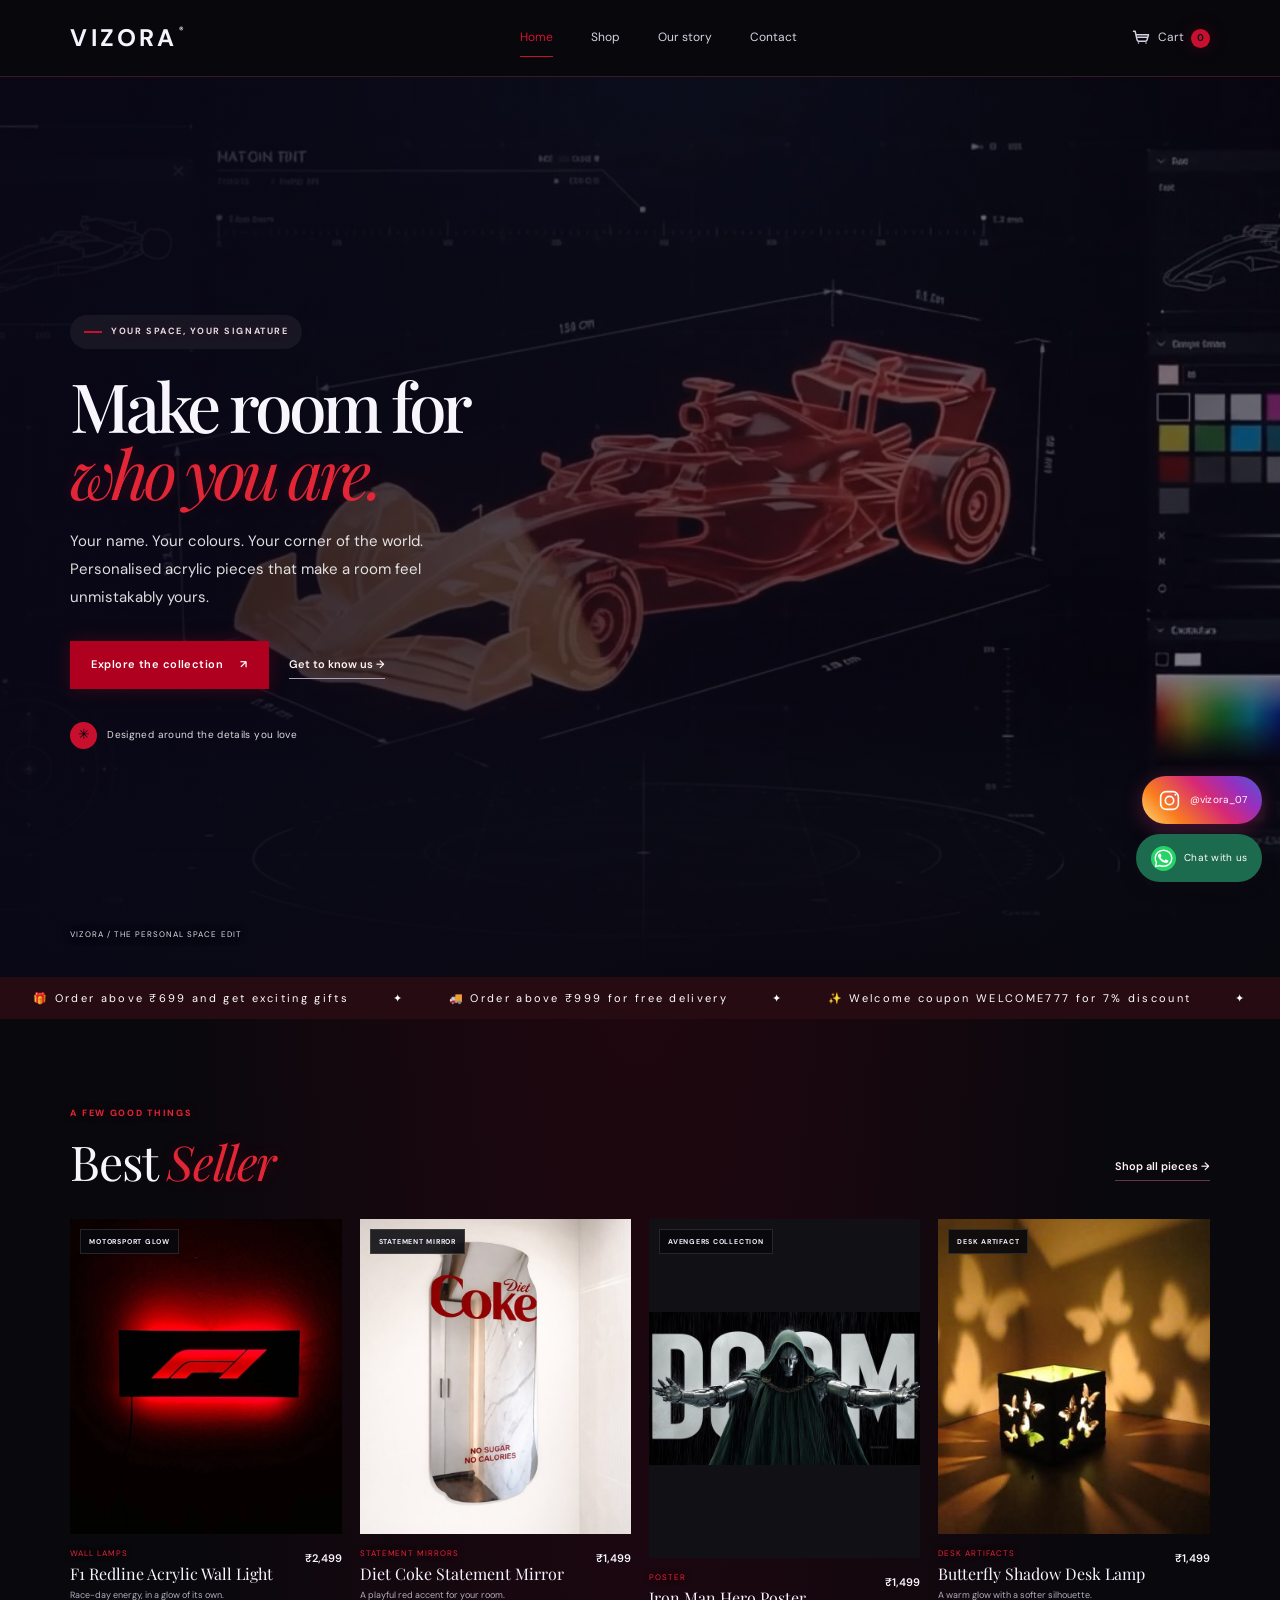
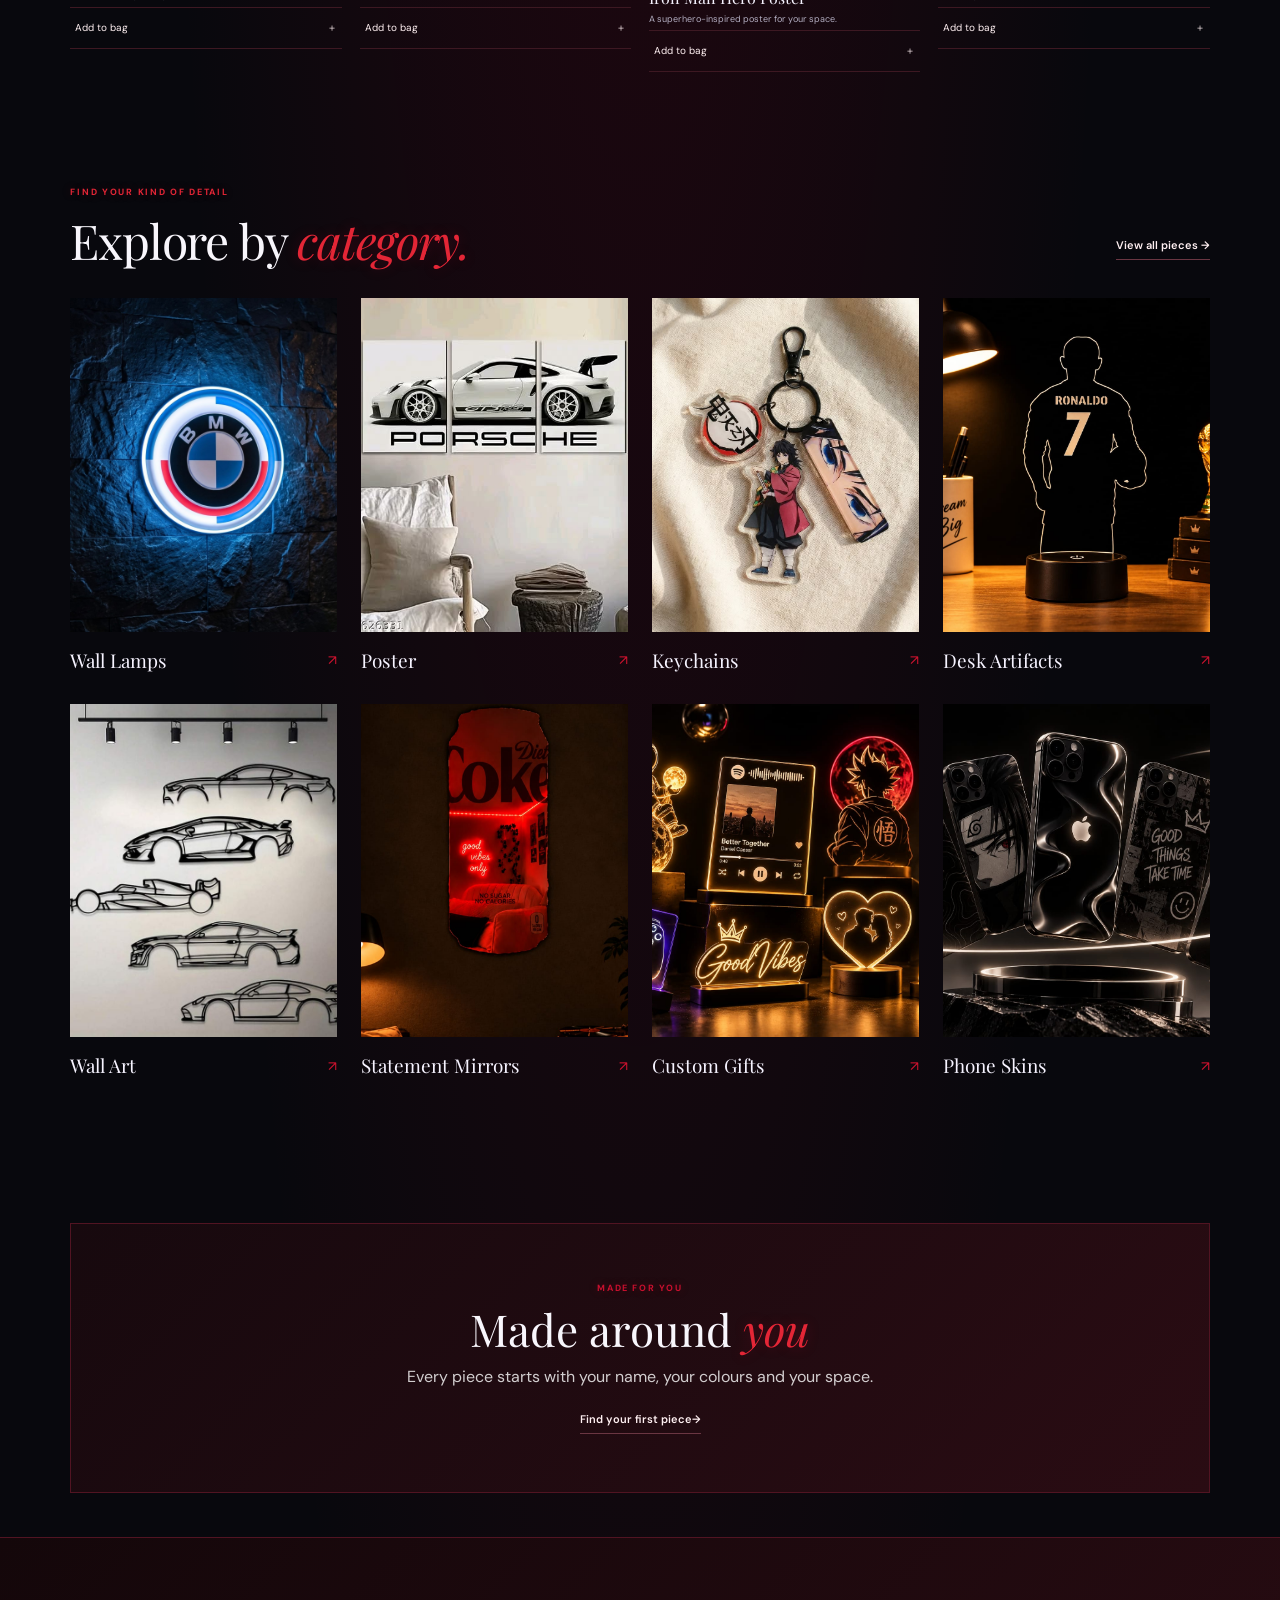
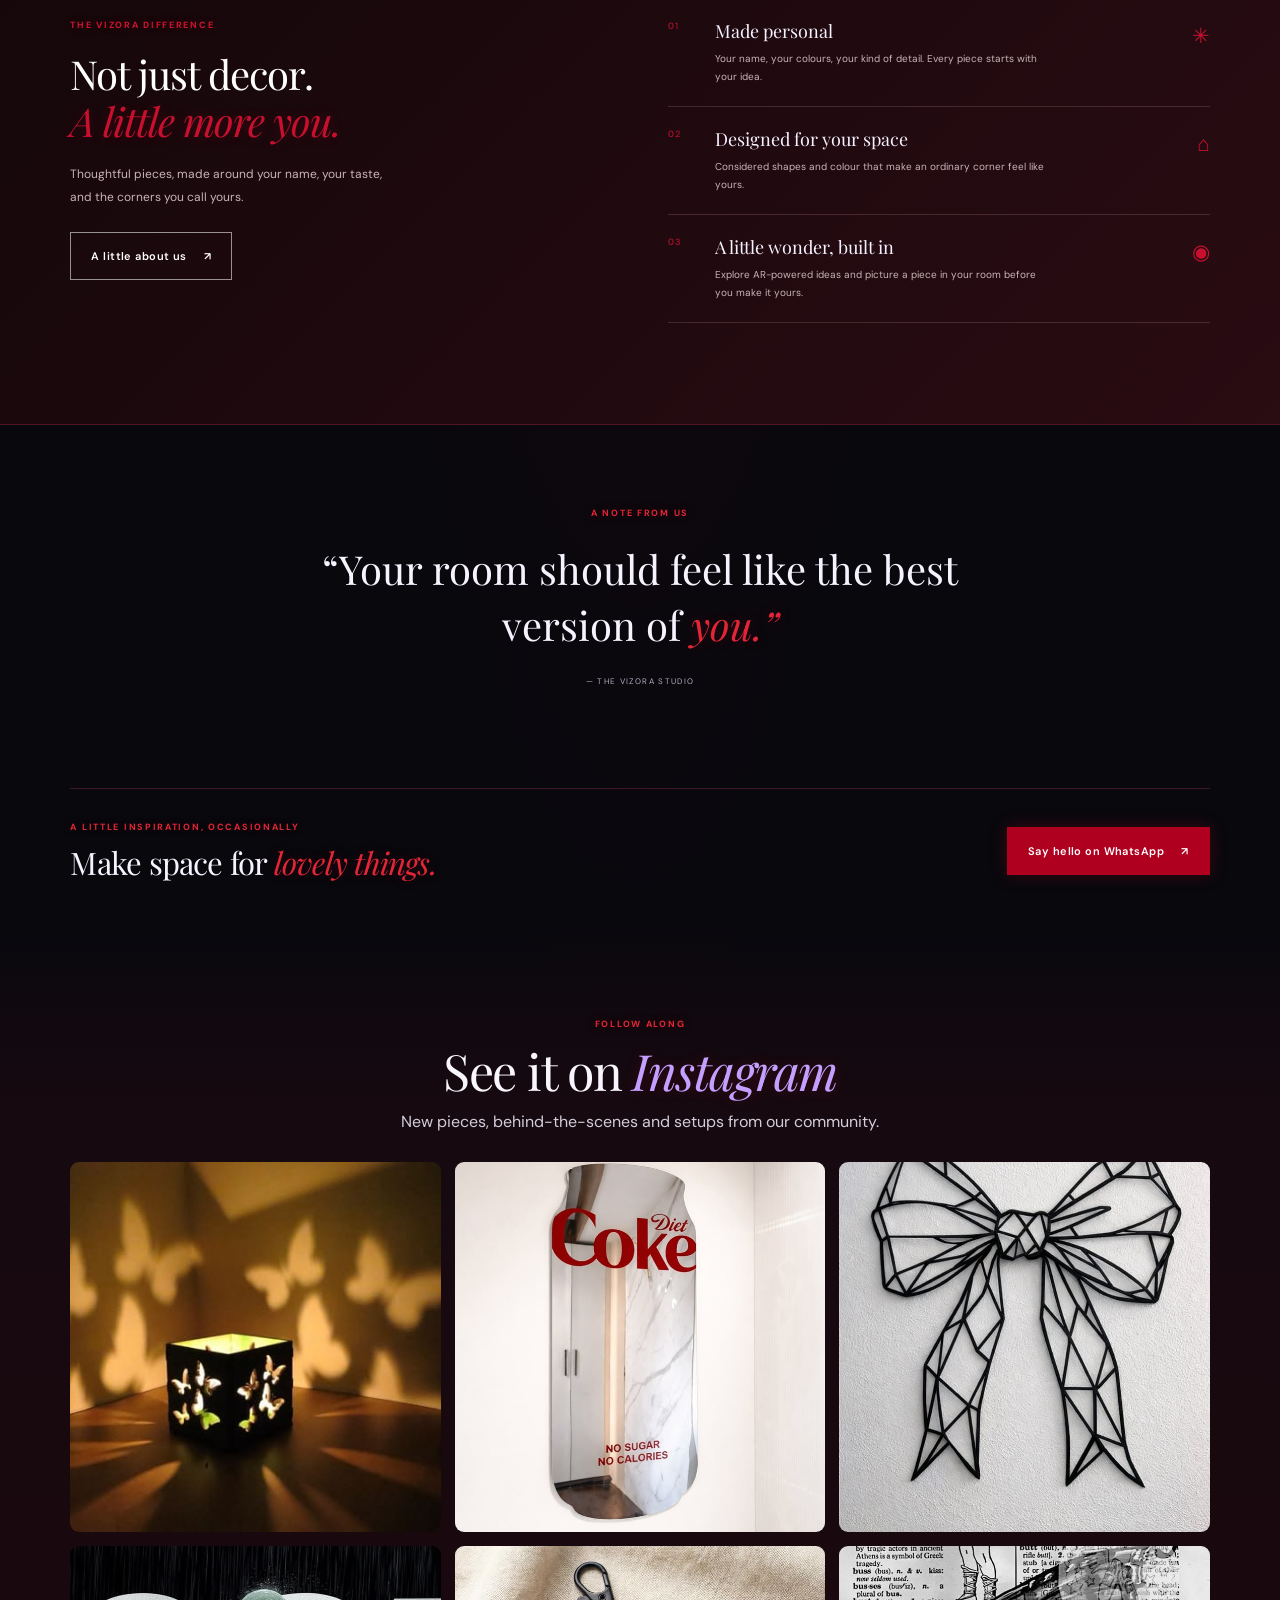
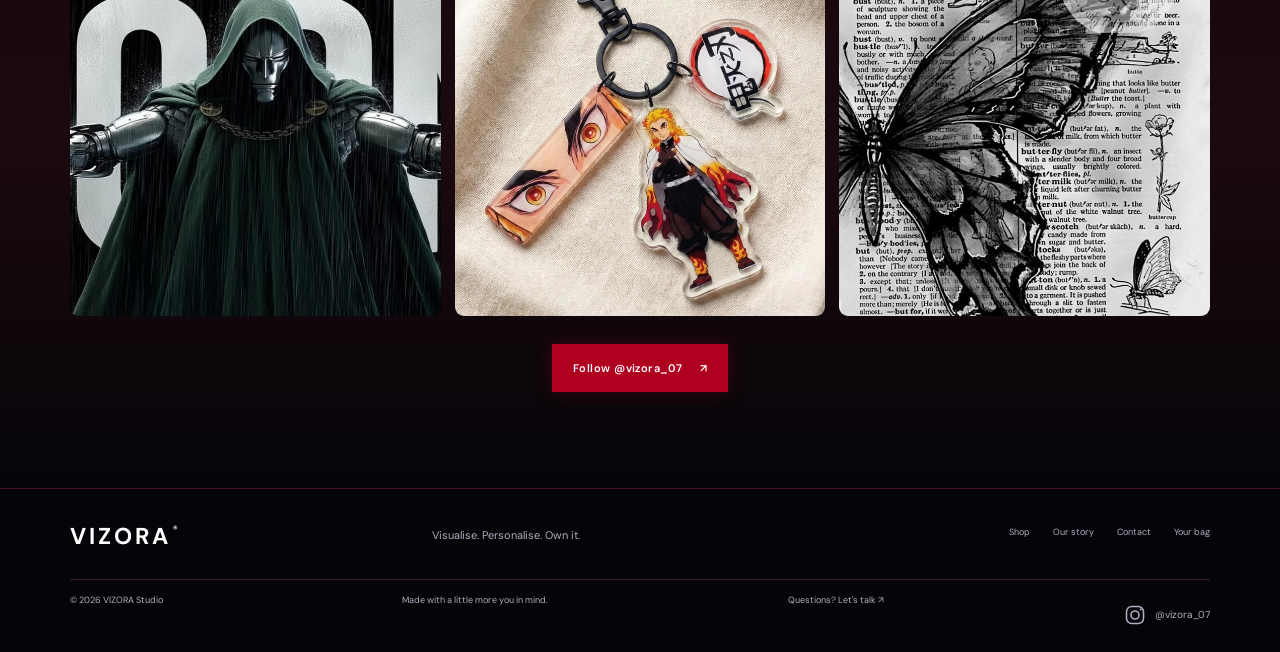
==== index.html @ 2693f5a2 "Initial commit: add VIZORA static storefront" ====
<!doctype html>
<html lang="en">
<head>
  <meta charset="utf-8">
  <meta name="viewport" content="width=device-width, initial-scale=1">
  <meta name="theme-color" content="#08080D">
  <title>VIZORA — Personalised Acrylic Decor, Made Yours</title>
  <meta name="description" content="Bring your space to life with personalised acrylic decor by VIZORA. Visualise it, make it yours, and give your room a signature touch.">
  <meta property="og:type" content="website">
  <meta property="og:title" content="VIZORA — Visualise. Personalise. Own it.">
  <meta property="og:description" content="Personalised acrylic decor, made to feel like you.">
  <meta property="og:url" content="https://YOURDOMAIN.com/">
  <meta property="og:image" content="https://YOURDOMAIN.com/images/og-vizora.svg">
  <script type="application/ld+json">{"@context":"https://schema.org","@type":"Organization","name":"VIZORA","url":"https://YOURDOMAIN.com","sameAs":["https://instagram.com/vizora_07"]}</script>
  <link rel="preconnect" href="https://fonts.googleapis.com">
  <link rel="preconnect" href="https://fonts.gstatic.com" crossorigin>
  <link href="https://fonts.googleapis.com/css2?family=DM+Sans:wght@400;500;600;700&family=Playfair+Display:wght@400;500;600&display=swap" rel="stylesheet">
  <link rel="stylesheet" href="css/style.css">
  <script src="js/products.js" defer></script>
  <script src="js/main.js" defer></script>
</head>
<body>
  <header class="site-header">
    <a class="wordmark" href="index.html" aria-label="VIZORA home">VIZORA<span>®</span></a>
    <button class="menu-toggle" type="button" aria-expanded="false" aria-controls="primary-nav" aria-label="Open menu"><span></span><span></span></button>
    <nav class="primary-nav" id="primary-nav" aria-label="Main navigation">
      <a class="active" href="index.html">Home</a><a href="shop.html">Shop</a><a href="about.html">Our story</a><a href="contact.html">Contact</a>
      
      <a class="mobile-social-link mobile-whatsapp-link" href="https://wa.me/919356161337" target="_blank" rel="noopener noreferrer" aria-label="Chat with VIZORA on WhatsApp"><img class="whatsapp-icon" src="images/whatsapp.svg" alt=""><span>Chat on WhatsApp</span></a>
    </nav>
    
    <a class="cart-link" href="cart.html" aria-label="Shopping cart"><svg class="bag-icon trolley-icon" viewBox="0 0 24 24" aria-hidden="true"><path d="M3 4h2l2.3 10.2a2 2 0 0 0 2 1.6h8a2 2 0 0 0 1.9-1.4L21 8H6"/><path d="M9 18h.01M18 18h.01"/><path d="M8 11h11"/></svg><span>Cart</span><span class="cart-count" data-cart-count>0</span></a>
  </header>
  <main>
    <section class="hero">
      <div class="hero-copy"><p class="eyebrow"><span class="eyebrow-line"></span> YOUR SPACE, YOUR SIGNATURE</p>
        <h1>Make room for<br><em>who you are.</em></h1>
        <p class="hero-lede">Your name. Your colours. Your corner of the world. Personalised acrylic pieces that make a room feel unmistakably yours.</p>
        <div class="hero-actions"><a class="button button-dark" href="shop.html">Explore the collection <span aria-hidden="true">↗</span></a><a class="text-link" href="about.html">Get to know us <span aria-hidden="true">→</span></a></div>
        <div class="hero-proof"><span class="proof-mark" aria-hidden="true">✳</span><p>Designed around the details you love</p></div>
      </div>
      <div class="hero-art hero-video-frame"><video class="hero-video" id="hero-video" autoplay muted loop playsinline preload="auto" poster="images/hero-video-poster.jpeg" aria-label="VIZORA personalised acrylic decor home video"><source src="videos/hero-video.mp4" type="video/mp4">Your browser does not support embedded video.</video><span class="video-label">VIZORA / THE PERSONAL SPACE EDIT</span><button class="hero-video-toggle" id="hero-video-toggle" type="button" aria-label="Pause hero video" aria-pressed="true"><svg class="video-icon-pause" viewBox="0 0 24 24" aria-hidden="true"><path d="M8 5v14M16 5v14"></path></svg><svg class="video-icon-play" viewBox="0 0 24 24" aria-hidden="true"><path d="M8 5v14l11-7z"></path></svg></button></div>
    </section>
    <section class="ticker" aria-label="VIZORA special offers"><div class="ticker-track"><div class="ticker-group"><span class="ticker-offer">🎁 Order above ₹699 and get exciting gifts</span><span class="ticker-separator" aria-hidden="true">✦</span><span class="ticker-offer">🚚 Order above ₹999 for free delivery</span><span class="ticker-separator" aria-hidden="true">✦</span><span class="ticker-offer">✨ Welcome coupon WELCOME777 for 7% discount</span><span class="ticker-separator" aria-hidden="true">✦</span></div><div class="ticker-group" aria-hidden="true"><span class="ticker-offer">🎁 Order above ₹699 and get exciting gifts</span><span class="ticker-separator">✦</span><span class="ticker-offer">🚚 Order above ₹999 for free delivery</span><span class="ticker-separator">✦</span><span class="ticker-offer">✨ Welcome coupon WELCOME777 for 7% discount</span><span class="ticker-separator">✦</span></div></div></section>
    <section class="section-shell section-pad">
      <div class="section-heading"><div><p class="eyebrow">A FEW GOOD THINGS</p><h2>Best <em>Seller</em></h2></div><a class="text-link" href="shop.html">Shop all pieces <span aria-hidden="true">→</span></a></div>
      <div class="product-grid featured-grid" id="featured-products" aria-live="polite"></div>
    </section>
    <section class="category-section section-shell section-pad" aria-labelledby="category-heading">
      <div class="section-heading"><div><p class="eyebrow">FIND YOUR KIND OF DETAIL</p><h2 id="category-heading">Explore by <em>category.</em></h2></div><a class="text-link" href="shop.html">View all pieces <span aria-hidden="true">→</span></a></div>
      <div class="category-grid" id="home-categories"></div>
    </section>
    <section class="reviews-note section-shell" id="home-reviews" aria-labelledby="reviews-heading"><div class="reviews-intro"><p class="eyebrow">MADE FOR YOU</p><h2 id="reviews-heading">Made around <em>you</em></h2><p>Every piece starts with your name, your colours and your space.</p><a class="text-link" href="shop.html">Find your first piece <span aria-hidden="true">→</span></a></div><div class="reviews-carousel" id="reviews-carousel" aria-label="Customer reviews" hidden><div class="reviews-carousel-controls"><button class="reviews-scroll-button" type="button" data-review-scroll="previous" aria-label="Previous reviews">←</button><button class="reviews-scroll-button" type="button" data-review-scroll="next" aria-label="Next reviews">→</button></div><div class="reviews-track" id="reviews-track" aria-live="polite"></div></div></section>
    <section class="why-section"><div class="section-shell why-grid"><div class="why-intro"><p class="eyebrow">THE VIZORA DIFFERENCE</p><h2>Not just decor.<br><em>A little more you.</em></h2><p>Thoughtful pieces, made around your name, your taste, and the corners you call yours.</p><a class="button button-outline" href="about.html">A little about us <span aria-hidden="true">↗</span></a></div>
      <div class="value-list"><article><span class="value-number">01</span><div><h3>Made personal</h3><p>Your name, your colours, your kind of detail. Every piece starts with your idea.</p></div><span class="value-icon">✳</span></article><article><span class="value-number">02</span><div><h3>Designed for your space</h3><p>Considered shapes and colour that make an ordinary corner feel like yours.</p></div><span class="value-icon">⌂</span></article><article><span class="value-number">03</span><div><h3>A little wonder, built in</h3><p>Explore AR-powered ideas and picture a piece in your room before you make it yours.</p></div><span class="value-icon">◉</span></article></div>
    </div></section>
    <section class="quote-section section-shell"><p class="eyebrow">A NOTE FROM US</p><blockquote>“Your room should feel like the best version of <em>you.”</em></blockquote><p>— THE VIZORA STUDIO</p></section>
    <section class="newsletter section-shell"><div><p class="eyebrow">A LITTLE INSPIRATION, OCCASIONALLY</p><h2>Make space for <em>lovely things.</em></h2></div><a class="button button-dark" href="contact.html">Say hello on WhatsApp <span aria-hidden="true">↗</span></a></section>
    <section class="instagram-section" aria-labelledby="instagram-heading">
      <div class="instagram-content section-shell follow-along-reveal">
        <p class="eyebrow">FOLLOW ALONG</p>
        <h2 id="instagram-heading">See it on <em>Instagram</em></h2>
        <p class="instagram-description">New pieces, behind-the-scenes and setups from our community.</p>
        <div class="instagram-grid" id="instagram-grid" aria-label="VIZORA on Instagram"></div>
        <a class="button button-dark instagram-follow-button" href="https://instagram.com/vizora_07" target="_blank" rel="noopener noreferrer" aria-label="Vizora on Instagram">Follow @vizora_07 <span aria-hidden="true">↗</span></a>
      </div>
    </section>
  </main>
  <footer class="site-footer"><div class="footer-top"><a class="wordmark footer-wordmark" href="index.html">VIZORA<span>®</span></a><p>Visualise. Personalise. Own it.</p><nav aria-label="Footer navigation"><a href="shop.html">Shop</a><a href="about.html">Our story</a><a href="contact.html">Contact</a><a href="cart.html">Your bag</a></nav></div><div class="footer-bottom"><span>© <span data-year></span> VIZORA Studio</span><span>Made with a little more you in mind.</span><a href="contact.html">Questions? Let's talk ↗</a><a class="footer-instagram" href="https://instagram.com/vizora_07" target="_blank" rel="noopener noreferrer" aria-label="Vizora on Instagram"><svg class="instagram-icon" viewBox="0 0 24 24" aria-hidden="true"><rect x="3.5" y="3.5" width="17" height="17" rx="5.2"></rect><circle cx="12" cy="12" r="4"></circle><circle class="instagram-icon-dot" cx="17.7" cy="6.4" r="1"></circle></svg><span>@vizora_07</span></a></div></footer>
  <a class="instagram-float" href="https://instagram.com/vizora_07" target="_blank" rel="noopener noreferrer" aria-label="Vizora on Instagram"><svg class="instagram-icon" viewBox="0 0 24 24" aria-hidden="true"><rect x="3.5" y="3.5" width="17" height="17" rx="5.2"></rect><circle cx="12" cy="12" r="4"></circle><circle class="instagram-icon-dot" cx="17.7" cy="6.4" r="1"></circle></svg><span>@vizora_07</span></a><a class="whatsapp-float" href="https://wa.me/919356161337" target="_blank" rel="noopener" aria-label="Chat with VIZORA on WhatsApp"><img class="whatsapp-icon" src="images/whatsapp.svg" alt=""><span>Chat with us</span></a>
</body>
</html>
---- css/style.css ----
/* VIZORA visual system: polished neutrals, blood-red accents. */
:root{--paper:#08080D;--white:#12111A;--ink:#F6F3FF;--muted:#B2ADC0;--line:#3D1822;--lilac:#241116;--plum:#D0132F;--rose:#C8102E;--gold:#C8102E;--electric:#B00020;--deep:#050509;--soft-violet:#E32636;--serif:"Playfair Display",Georgia,serif;--sans:"DM Sans",Arial,sans-serif;--content:1160px;--gutter:clamp(20px,5.5vw,76px)}
*{box-sizing:border-box}html{scroll-behavior:smooth}body{margin:0;background:var(--paper);color:var(--ink);font-family:var(--sans);font-size:15px;line-height:1.65;-webkit-font-smoothing:antialiased}body.nav-open{overflow:hidden}a{color:inherit;text-decoration:none}button,input,textarea,select{font:inherit}button,a{-webkit-tap-highlight-color:transparent}button{color:inherit}.section-shell{width:min(100% - var(--gutter)*2,var(--content));margin-inline:auto}.site-header{height:77px;padding:0 var(--gutter);display:flex;align-items:center;justify-content:space-between;border-bottom:1px solid var(--line);background:var(--paper);position:relative;z-index:20}.wordmark{font-weight:700;font-size:24px;letter-spacing:.13em;line-height:1}.wordmark span{font-size:9px;vertical-align:top;margin-left:2px}.primary-nav{display:flex;align-items:center;gap:38px}.primary-nav a{font-size:12px;color:#554F61;position:relative;transition:color .2s}.primary-nav a:hover,.primary-nav a.active{color:var(--ink)}.primary-nav a.active:after{content:"";height:1px;background:var(--gold);position:absolute;bottom:-9px;left:0;right:0}.cart-link{display:flex;align-items:center;gap:7px;font-size:12px}.bag-icon{font-size:20px}.cart-count{width:19px;height:19px;background:var(--lilac);border-radius:50%;display:grid;place-items:center;font-size:10px}.menu-toggle{display:none}.hero{min-height:590px;display:grid;grid-template-columns:1fr .92fr;align-items:center;gap:5%;padding-block:46px 60px}.hero-copy{padding:10px 0 0 2%}.eyebrow{font-size:9px;letter-spacing:.19em;color:#766F84;font-weight:700;line-height:1.5;margin:0 0 19px}.eyebrow-line{display:inline-block;width:28px;height:1px;background:var(--gold);vertical-align:middle;margin-right:8px}.hero h1,.page-hero h1,.story-hero h1,.detail-copy h1,.product-detail>h1{font:400 clamp(42px,5.2vw,69px)/1.12 var(--serif);letter-spacing:-.035em;margin:0 0 20px}.hero h1 em,.page-hero h1 em,.story-hero h1 em,.detail-copy h1 em,.product-detail h1 em,.section-heading h2 em,.why-intro h2 em,.newsletter h2 em,.quote-section blockquote em,.story-copy h2 em,.manifesto em,.story-cta h2 em,.shop-note h2 em,.contact-card h2 em,.detail-footnote h2 em{color:var(--plum);font-weight:400}.hero-lede{max-width:385px;font-size:14px;color:#615C6C;line-height:1.9;margin-bottom:26px}.hero-actions{display:flex;align-items:center;gap:24px;flex-wrap:wrap}.button{min-height:48px;padding:0 20px;display:inline-flex;align-items:center;justify-content:center;gap:17px;font-size:11px;font-weight:600;letter-spacing:.04em;border:1px solid transparent;transition:transform .2s,background .2s,color .2s,border-color .2s;cursor:pointer}.button:hover{transform:translateY(-2px)}.button-dark{background:var(--ink);color:var(--white)}.button-dark:hover{background:var(--plum)}.button-outline{border-color:rgba(255,255,255,.55);color:white}.button-outline:hover{background:white;color:var(--ink)}.text-link{font-size:11px;font-weight:600;border-bottom:1px solid #B9B3C2;padding:5px 0;transition:color .2s,border-color .2s}.text-link:hover{color:var(--plum);border-color:var(--plum)}.hero-proof{display:flex;align-items:center;gap:12px;margin-top:45px}.avatar-stack{display:flex;padding-left:3px}.avatar-stack span{width:25px;height:25px;border:2px solid var(--paper);border-radius:50%;margin-left:-4px;display:grid;place-items:center;font:10px var(--serif);color:var(--plum);background:#E32636}.avatar-stack span:nth-child(2){background:#C8102E}.avatar-stack span:nth-child(3){background:#C8102E}.hero-proof p{font-size:10px;color:#77716b;margin:0}.hero-proof p span{color:var(--gold);margin-left:5px}.hero-art{height:458px;position:relative;overflow:hidden;background:var(--lilac)}.hero-art>img{width:100%;height:100%;object-fit:cover;display:block;mix-blend-mode:multiply}.art-orbit{position:absolute;width:270px;height:270px;border:1px solid rgba(255,255,255,.5);border-radius:50%;top:16%;left:calc(50% - 135px);z-index:1;pointer-events:none}.art-label{position:absolute;bottom:16px;left:20px;right:20px;display:flex;justify-content:space-between;font-size:8px;letter-spacing:.13em;color:#554F61}.art-stamp{position:absolute;right:14px;top:15px;border:1px solid rgba(200,16,46,.45);border-radius:50%;width:76px;height:76px;display:grid;place-content:center;text-align:center;font:italic 15px/.98 var(--serif);color:var(--plum);transform:rotate(10deg)}.ticker{overflow:hidden;background:#241116;color:#C8102E;white-space:nowrap;padding:12px 0;font-size:9px;letter-spacing:.21em}.ticker div{width:max-content;animation:marquee 12s linear infinite}.ticker span{color:#D0132F;margin-inline:20px}@keyframes marquee{to{transform:translateX(-50%)}}.section-pad{padding-block:88px 94px}.section-heading{display:flex;justify-content:space-between;align-items:end;margin-bottom:30px}.section-heading h2,.why-intro h2,.newsletter h2,.shop-note h2,.story-copy h2,.story-cta h2,.detail-footnote h2{font:400 clamp(33px,4vw,48px)/1.17 var(--serif);letter-spacing:-.025em;margin:0}.section-heading .eyebrow{margin-bottom:12px}.section-heading>.text-link{margin-bottom:8px}.product-grid{display:grid;grid-template-columns:repeat(4,minmax(0,1fr));gap:29px 18px}.product-card{min-width:0}.product-image-wrap{position:relative;display:block;overflow:hidden;background:#FFF0F2;aspect-ratio:4/4.65}.product-image-wrap img{width:100%;height:100%;object-fit:cover;display:block;transition:transform .55s cubic-bezier(.2,.65,.3,1)}.product-card:hover .product-image-wrap img{transform:scale(1.04)}.product-badge{position:absolute;z-index:1;left:10px;top:10px;background:rgba(255,254,250,.92);padding:6px 8px;font-size:7px;font-weight:700;letter-spacing:.11em}.quick-view{position:absolute;right:10px;bottom:10px;background:var(--white);font-size:9px;padding:8px 10px;opacity:0;transform:translateY(5px);transition:all .2s}.product-card:hover .quick-view,.product-card:focus-within .quick-view{opacity:1;transform:none}.product-card-info{display:flex;justify-content:space-between;gap:6px;align-items:start;padding:13px 0 5px}.product-category{margin:0 0 4px;font-size:8px;letter-spacing:.12em;text-transform:uppercase;color:#877F91}.product-card h3{margin:0;font:400 16px/1.3 var(--serif)}.product-short{margin:4px 0 0;font-size:9px;color:#807A87;line-height:1.4}.product-price{margin:2px 0 0;font-size:11px;font-weight:600;white-space:nowrap}.product-price del,.detail-price del{font-size:9px;color:#958E9F;font-weight:400;margin-left:5px}.add-button{min-height:42px;border:0;border-top:1px solid var(--line);border-bottom:1px solid var(--line);width:100%;background:transparent;text-align:left;display:flex;justify-content:space-between;align-items:center;padding:0 5px;font-size:10px;cursor:pointer;transition:color .2s,border-color .2s}.add-button:hover,.add-button.is-added{color:var(--plum);border-color:var(--plum)}.why-section{background:#2A1017;color:#fff;padding:81px 0}.why-grid{display:grid;grid-template-columns:.85fr 1fr;gap:12%}.why-intro .eyebrow{color:#D0132F}.why-intro h2{font-size:40px}.why-intro h2 em{color:#C8102E}.why-intro>p:not(.eyebrow){max-width:330px;color:#F2E6E8;font-size:12px;line-height:1.9;margin:18px 0 24px}.value-list article{display:grid;grid-template-columns:34px 1fr 28px;gap:13px;border-bottom:1px solid rgba(255,255,255,.22);padding:0 0 20px;margin-bottom:20px;align-items:start}.value-number{font-size:9px;color:#D0132F;letter-spacing:.1em}.value-list h3{font:400 18px var(--serif);margin:0 0 7px}.value-list p{font-size:10px;color:#F2E6E8;max-width:330px;margin:0;line-height:1.8}.value-icon{font-size:21px;color:#C8102E;text-align:right}.quote-section{text-align:center;padding-block:82px 92px}.quote-section .eyebrow{margin-bottom:21px}.quote-section blockquote{font:400 clamp(25px,4vw,40px)/1.4 var(--serif);max-width:750px;margin:0 auto 22px}.quote-section>p:last-child{font-size:8px;color:#817A8C;letter-spacing:.17em}.newsletter{display:flex;justify-content:space-between;align-items:center;gap:20px;padding-block:32px 42px;border-top:1px solid var(--line)}.newsletter .eyebrow{margin-bottom:9px}.newsletter h2{font-size:31px}.site-footer{background:#1A090E;color:#eee9e2;padding:36px var(--gutter) 15px}.footer-top{width:min(100%,var(--content));margin:auto;display:grid;grid-template-columns:1fr 1fr 1.2fr;align-items:start;gap:15px;padding-bottom:31px}.footer-wordmark{font-size:23px;color:white}.footer-top>p{margin:1px 0;font-size:11px;color:#C9B4B8}.footer-top nav{display:flex;justify-content:flex-end;flex-wrap:wrap;gap:15px 23px}.footer-top nav a,.footer-bottom{font-size:9px;color:#C9B4B8}.footer-top nav a:hover,.footer-bottom a:hover{color:#fff}.footer-bottom{width:min(100%,var(--content));border-top:1px solid #4D202B;margin:auto;padding-top:13px;display:flex;justify-content:space-between;gap:12px}.whatsapp-float{position:fixed;z-index:25;right:18px;bottom:18px;min-height:48px;padding:0 15px;border-radius:40px;background:#285b47;color:white;display:flex;align-items:center;gap:8px;box-shadow:0 5px 18px #1A090E30;font-size:21px;transition:transform .2s}.whatsapp-float span{font-size:10px;letter-spacing:.025em}.whatsapp-float:hover{transform:translateY(-3px)}
.page-hero{text-align:center;padding-block:74px 42px}.page-hero .eyebrow{margin-bottom:12px}.page-hero h1{font-size:clamp(42px,5vw,60px);margin-bottom:13px}.page-hero>p:last-child{color:var(--muted);font-size:13px;margin:0}.shop-section{padding-bottom:85px}.shop-toolbar{display:flex;justify-content:space-between;align-items:center;border-bottom:1px solid var(--line);padding:13px 0;font-size:10px;color:#756f69}.sort-label{display:flex;align-items:center;gap:8px}.sort-label select{background:transparent;border:0;color:var(--ink);font-size:10px;outline:none}.filter-row{display:flex;gap:8px;overflow:auto;padding:15px 0 24px;scrollbar-width:none}.filter-row::-webkit-scrollbar{display:none}.filter-chip{min-height:34px;padding:0 14px;background:transparent;border:1px solid var(--line);border-radius:30px;font-size:9px;white-space:nowrap;cursor:pointer;transition:all .2s}.filter-chip:hover,.filter-chip.active{background:var(--ink);color:white;border-color:var(--ink)}.empty-state{padding:50px 0;text-align:center;color:var(--muted)}.empty-state a{text-decoration:underline}.shop-note{text-align:center;background:#241116;padding-block:48px;margin-bottom:80px}.shop-note .eyebrow{margin-bottom:9px}.shop-note h2{font-size:36px}.shop-note>p:not(.eyebrow){font-size:12px;color:#716a70}.shop-note .text-link{display:inline-block;margin-top:5px}
.product-detail{padding-block:28px 65px}.breadcrumbs{display:flex;gap:8px;font-size:9px;color:#8d867f;margin-bottom:24px}.breadcrumbs a:hover{color:var(--plum)}.detail-layout{display:grid;grid-template-columns:1.05fr .88fr;gap:8%;align-items:center}.detail-image{background:#241116;min-height:420px;aspect-ratio:1/1.08;overflow:hidden}.detail-image img{width:100%;height:100%;object-fit:cover;display:block}.detail-copy{padding:20px 0}.detail-copy .eyebrow{margin-bottom:11px}.detail-copy .product-category{margin-bottom:9px}.detail-copy h1{font-size:clamp(35px,4vw,53px);margin-bottom:12px}.detail-price{font-size:18px;font-weight:600;margin:0 0 22px}.detail-price del{font-size:13px}.detail-short{font:400 21px/1.4 var(--serif);color:var(--plum);margin:0 0 9px}.detail-description{font-size:12px;color:#746e68;line-height:1.9}.detail-copy>label{display:block;font-size:10px;font-weight:600;margin-top:24px}.detail-copy>label span{font-weight:400;color:#8f8983}.personalise-input,.checkout-form input,.checkout-form textarea{width:100%;min-height:45px;border:1px solid var(--line);background:#FFFDFB;padding:11px 12px;outline:none;font-size:11px;margin-top:7px;border-radius:0}.personalise-input:focus,.checkout-form input:focus,.checkout-form textarea:focus{border-color:var(--plum)}.custom-note,.form-note{font-size:9px;color:#827b74;line-height:1.7}.detail-copy .button{margin-top:9px}.button-full{width:100%}.delivery-points{border-top:1px solid var(--line);margin-top:22px;padding-top:12px}.delivery-points p{font-size:10px;color:#777069;margin:7px 0}.delivery-points p:first-letter{color:var(--gold)}.detail-footnote{text-align:center;background:#241116;margin-top:75px;padding:48px 16px}.detail-footnote .eyebrow{margin-bottom:9px}.detail-footnote h2{font-size:34px;margin-bottom:12px}.detail-footnote .text-link{display:inline-block}.detail-footnote+.site-footer{margin-top:0}
.cart-page{padding-bottom:80px}.cart-heading{text-align:left;padding-block:48px 26px}.cart-heading h1{margin:0}.cart-layout{display:grid;grid-template-columns:1fr 345px;gap:48px;align-items:start}.cart-item{display:grid;grid-template-columns:105px 1fr auto auto;gap:17px;align-items:center;padding:16px 0;border-bottom:1px solid var(--line)}.cart-item-image{width:105px;height:120px;display:block;background:#241116}.cart-item-image img{width:100%;height:100%;object-fit:cover}.cart-item-copy h2{font:400 18px/1.3 var(--serif);margin:0}.cart-item-price{font-size:11px;font-weight:600;margin:6px 0 1px}.cart-custom-note{font-size:10px;color:#776e7c;margin:5px 0}.remove-button{padding:4px 0;border:0;border-bottom:1px solid #b5aca3;background:transparent;font-size:9px;color:#78716a;cursor:pointer}.quantity-control{display:flex;align-items:center;border:1px solid var(--line);height:35px}.quantity-control button{border:0;background:transparent;width:34px;min-height:33px;cursor:pointer;font-size:15px}.quantity-control span{min-width:22px;text-align:center;font-size:11px}.cart-item-total{font-size:11px;white-space:nowrap}.checkout-panel{background:#F0EDFF;padding:22px}.checkout-panel[hidden]{display:none}.checkout-panel>.eyebrow{margin-bottom:5px}.checkout-panel h2{font:400 25px var(--serif);margin:0 0 18px}.total-line{display:flex;justify-content:space-between;border-top:1px solid #59202A;border-bottom:1px solid #59202A;padding:12px 0;font-size:11px}.total-line strong{font-size:14px}.shipping-note{font-size:9px;color:#77716e;margin:10px 0 17px}.checkout-form{display:flex;flex-direction:column}.checkout-form label{font-size:10px;font-weight:600;margin-top:11px}.checkout-form input,.checkout-form textarea{background:#FFFDFB;resize:vertical}.checkout-form .button{margin-top:15px}.checkout-form .form-note{margin:8px 0}.upi-panel{border-top:1px solid #59202A;margin-top:18px;padding-top:15px}.upi-panel h3{font:400 18px var(--serif);margin:0 0 4px}.upi-panel>p{font-size:10px;margin:0 0 11px}.qr-placeholder{width:112px;height:112px;background:repeating-linear-gradient(45deg,#eee 0,#eee 4px,#fff 4px,#fff 8px);border:1px dashed #aaa;display:grid;place-content:center;text-align:center;color:#746b76;font-size:10px;line-height:1.4;margin:10px auto}.cart-empty{text-align:center;background:#F0EDFF;padding:35px 18px}.cart-empty p{font:400 22px var(--serif);margin:0 0 18px}
.story-hero{display:grid;grid-template-columns:.85fr 1fr;gap:9%;align-items:center;padding-block:54px 62px}.story-hero h1{font-size:clamp(45px,5vw,64px)}.story-hero>div>p:last-child{color:#77716c;font-size:13px}.story-hero img{display:block;width:100%;max-height:380px;object-fit:cover;background:var(--lilac)}.story-copy{padding-block:63px 72px;border-top:1px solid var(--line)}.story-copy .eyebrow{text-align:center}.story-copy h2{text-align:center}.story-columns{display:grid;grid-template-columns:1fr 1fr;gap:8%;max-width:760px;margin:28px auto 0}.story-columns p{font-size:12px;color:#716b65;line-height:2}.manifesto{text-align:center;padding:45px 16px 50px;background:#241116}.manifesto .eyebrow{margin-bottom:11px}.manifesto>p:not(.eyebrow){font:400 clamp(29px,4vw,46px) var(--serif);margin:0 0 13px}.manifesto>span{font-size:8px;letter-spacing:.16em;color:#867c83}.story-cta{text-align:center;padding-block:65px 75px}.story-cta h2{margin-bottom:21px}.contact-page{padding-bottom:75px}.contact-page>.page-hero{padding-block:62px 38px}.contact-page .page-hero>p:last-child{max-width:470px;margin:auto}.contact-layout{display:grid;grid-template-columns:1fr 1fr;gap:8%;align-items:center;background:#241116;padding:26px 34px}.contact-card{padding:18px 0 18px 7%}.contact-card .eyebrow{margin-bottom:10px}.contact-card h2{font:400 36px var(--serif);margin:0 0 10px}.contact-card>p:not(.eyebrow){font-size:12px;color:#726b70;max-width:330px}.contact-card .button{margin-top:9px}.contact-art{width:100%;max-height:310px;object-fit:cover}.contact-details{border-top:1px solid #59202A;margin-top:24px;padding-top:13px;display:flex;gap:28px;flex-wrap:wrap}.contact-details p{display:flex;flex-direction:column;gap:3px;margin:0;font-size:10px}.contact-details span{font-size:8px;letter-spacing:.15em;color:#8b818c}.contact-details a{border-bottom:1px solid #B9B3C2}.contact-details a:hover{color:var(--plum)}
@media(max-width:900px){.hero{min-height:500px;gap:4%}.hero-art{height:390px}.product-grid{grid-template-columns:repeat(2,minmax(0,1fr));gap:26px 15px}.why-grid{gap:8%}.detail-layout{gap:5%}.cart-layout{grid-template-columns:1fr 315px;gap:24px}.cart-item{grid-template-columns:82px 1fr auto;gap:12px}.cart-item-image{width:82px;height:100px}.cart-item-total{grid-column:2;text-align:right}.cart-item-copy{grid-column:2;grid-row:1}.quantity-control{grid-column:3;grid-row:1}.cart-item-total{grid-column:3;grid-row:1;align-self:end}.contact-layout{gap:4%;padding:23px}}
@media(max-width:640px){:root{--gutter:21px}.site-header{height:111px;display:grid;grid-template-columns:1fr auto;grid-template-rows:67px 44px}.wordmark{grid-column:1;grid-row:1;font-size:21px}.menu-toggle{width:44px;height:44px;display:flex;flex-direction:column;gap:5px;align-items:center;justify-content:center;border:0;background:transparent;grid-column:2;grid-row:2;justify-self:end;cursor:pointer}.menu-toggle span{width:19px;height:1px;background:var(--ink);transition:transform .2s}.menu-toggle[aria-expanded=true] span:first-child{transform:translateY(3px) rotate(45deg)}.menu-toggle[aria-expanded=true] span:last-child{transform:translateY(-3px) rotate(-45deg)}.cart-link{grid-column:2;grid-row:1;justify-self:end;min-height:44px}.primary-nav{position:fixed;z-index:19;inset:100px 0 auto;background:var(--paper);padding:15px var(--gutter) 28px;display:flex;flex-direction:column;align-items:stretch;gap:0;border-bottom:1px solid var(--line);box-shadow:0 12px 18px #1A090E10;transform:translateY(-140%);opacity:0;pointer-events:none;transition:transform .28s ease,opacity .2s}.primary-nav.is-open{transform:translateY(0);opacity:1;pointer-events:auto}.primary-nav a{padding:15px 0;border-bottom:1px solid var(--line);font:400 22px var(--serif)}.primary-nav a.active:after{display:none}.hero{grid-template-columns:1fr;gap:25px;padding-block:36px 34px}.hero-copy{padding:0}.eyebrow{font-size:8px;margin-bottom:14px}.hero h1{font-size:46px;margin-bottom:14px}.hero-lede{font-size:12px;max-width:340px;margin-bottom:19px}.hero-actions{gap:17px}.button{min-height:48px;padding-inline:16px;font-size:10px}.text-link{min-height:44px;display:inline-flex;align-items:center}.hero-proof{margin-top:24px}.hero-art{height:auto;aspect-ratio:1.07/1;max-height:385px}.art-orbit{width:210px;height:210px;top:16%;left:calc(50% - 105px)}.art-stamp{width:65px;height:65px;font-size:13px}.ticker{font-size:8px;padding-block:10px}.section-pad{padding-block:55px 63px}.section-heading{margin-bottom:21px;align-items:end}.section-heading h2,.why-intro h2{font-size:34px}.section-heading>.text-link{font-size:9px;white-space:nowrap}.product-grid{grid-template-columns:repeat(2,minmax(0,1fr));gap:24px 11px}.product-image-wrap{aspect-ratio:1/1.15}.product-badge{left:7px;top:7px;padding:5px 6px;font-size:6px}.product-card-info{display:block;padding-top:9px}.product-card h3{font-size:14px}.product-short{font-size:9px}.product-price{font-size:10px;margin-top:7px}.add-button{min-height:44px;font-size:9px}.quick-view{display:none}.why-section{padding-block:53px}.why-grid{grid-template-columns:1fr;gap:34px}.why-intro>p:not(.eyebrow){font-size:11px}.value-list article{padding-bottom:16px;margin-bottom:16px}.quote-section{padding-block:53px 60px}.quote-section blockquote{font-size:25px}.newsletter{display:block;padding-block:25px 33px}.newsletter h2{font-size:27px;margin-bottom:17px}.site-footer{padding:28px var(--gutter) 13px}.footer-top{grid-template-columns:1fr 1fr;gap:14px}.footer-top nav{grid-column:1/-1;justify-content:flex-start;gap:11px 20px}.footer-bottom{flex-wrap:wrap;justify-content:flex-start;font-size:8px}.footer-bottom>span:nth-child(2){display:none}.whatsapp-float{right:13px;bottom:13px;min-height:46px;padding-inline:13px}.page-hero{padding-block:50px 32px}.page-hero h1{font-size:43px}.page-hero>p:last-child{font-size:11px}.shop-section{padding-bottom:55px}.shop-toolbar{font-size:9px}.sort-label select{min-height:44px}.filter-row{padding-bottom:18px}.filter-chip{min-height:44px;font-size:9px;padding-inline:12px}.shop-note{padding-block:35px;margin-bottom:50px}.shop-note h2{font-size:31px}.product-detail{padding-block:18px 45px}.breadcrumbs{font-size:8px;margin-bottom:17px;flex-wrap:wrap}.detail-layout{grid-template-columns:1fr;gap:16px}.detail-image{min-height:0;aspect-ratio:1/1}.detail-copy{padding:4px 0 0}.detail-copy h1{font-size:38px}.detail-price{margin-bottom:15px}.detail-short{font-size:19px}.detail-description{font-size:11px}.detail-copy>label{margin-top:18px}.delivery-points{margin-top:17px}.detail-footnote{margin-top:42px;padding-block:35px}.detail-footnote h2{font-size:29px}.cart-page{padding-bottom:48px}.cart-heading{padding-block:37px 19px}.cart-heading h1{font-size:43px}.cart-layout{grid-template-columns:1fr;gap:22px}.cart-item{grid-template-columns:75px 1fr auto;gap:10px;padding-block:12px;position:relative}.cart-item-image{width:75px;height:91px}.cart-item-copy h2{font-size:15px}.cart-item-copy .product-category{font-size:7px}.cart-item-price{font-size:10px}.quantity-control{height:44px}.quantity-control button{width:44px;min-height:44px}.cart-item-total{grid-column:2/4;grid-row:2;text-align:right;align-self:center;font-size:10px}.remove-button{min-height:44px}.checkout-panel{padding:18px}.checkout-panel h2{font-size:23px}.checkout-form input,.checkout-form textarea{font-size:16px;min-height:46px}.qr-placeholder{width:126px;height:126px}.story-hero{grid-template-columns:1fr;gap:20px;padding-block:38px 43px}.story-hero h1{font-size:47px;margin-bottom:12px}.story-hero>div>p:last-child{font-size:11px}.story-hero img{max-height:300px}.story-copy{padding-block:44px 48px}.story-copy h2{font-size:30px}.story-columns{grid-template-columns:1fr;gap:4px;margin-top:15px}.story-columns p{font-size:11px;margin:6px 0}.manifesto{padding-block:36px}.manifesto>p:not(.eyebrow){font-size:29px}.story-cta{padding-block:45px 55px}.story-cta h2{font-size:28px}.contact-page{padding-bottom:48px}.contact-page>.page-hero{padding-block:42px 25px}.contact-layout{grid-template-columns:1fr;padding:21px 19px;gap:22px}.contact-card{padding:0}.contact-card h2{font-size:31px}.contact-art{grid-row:1;max-height:220px}.contact-details{gap:16px}.contact-details a{font-size:9px}}
@media(prefers-reduced-motion:reduce){*,*::before,*::after{scroll-behavior:auto!important;animation-duration:.01ms!important;animation-iteration-count:1!important;transition-duration:.01ms!important}}
.reviews-note{text-align:center;padding:44px 18px 51px;background:#241116}.reviews-note .eyebrow{margin-bottom:9px}.reviews-note h2{font:400 clamp(29px,4vw,39px)/1.2 var(--serif);margin:0 0 9px}.reviews-note h2 em{color:var(--plum);font-weight:400}.reviews-note>p:not(.eyebrow){font-size:11px;color:#716a70;margin:0 0 8px}.reviews-note .text-link{display:inline-flex}
@media(max-width:640px){.reviews-note{padding-block:34px 40px}.reviews-note h2{font-size:29px}}

/* Storefront refresh: blood-red accents and a more considered hero. */


.site-header{background:var(--paper)}
.primary-nav a.active:after,.eyebrow-line{background:var(--gold)}
.cart-count{background:var(--gold);color:var(--deep);font-weight:700}
.hero{min-height:660px;grid-template-columns:.94fr 1.06fr;gap:7%;padding-block:72px 78px}
.hero-copy{padding:0 0 18px 2%;max-width:560px}
.hero .eyebrow{display:inline-flex;align-items:center;gap:1px;padding:10px 14px;background:var(--lilac);border-radius:99px;color:#554F61;font-size:9px;letter-spacing:.17em;margin-bottom:23px}
.hero .eyebrow-line{width:18px;height:2px;margin-right:8px;background:var(--electric)}
.hero h1{font-size:clamp(48px,5.3vw,72px);line-height:.99;letter-spacing:-.065em;margin:0 0 22px;font-weight:500}
.hero h1 em{color:var(--electric);font-style:italic;font-weight:400}
.hero-lede{max-width:390px;font-size:15px;line-height:1.85;color:#615C6C;margin-bottom:29px}
.hero-actions{gap:20px}
.hero-actions .button-dark{background:var(--electric);color:#fff}
.hero-actions .button-dark:hover{background:var(--deep)}
.hero-actions .text-link{border-color:#AAA2BA}
.hero-proof{margin-top:33px;gap:10px}
.proof-mark{width:27px;height:27px;border-radius:50%;display:grid;place-items:center;background:var(--gold);color:var(--deep);font-size:14px}
.hero-proof p{font-size:10px;letter-spacing:.035em;color:#625D6B}
.hero-art{height:530px;min-height:480px;border:1px solid rgba(200,16,46,.22);border-radius:270px 270px 10px 10px;background:radial-gradient(circle at 50% 24%,#FBFAFF 0,#301018 46%,#D0132F 100%);box-shadow:0 26px 70px rgba(184,0,32,.18)}
.hero-art>img{mix-blend-mode:normal}
.art-orbit{width:74%;height:auto;aspect-ratio:1;top:12%;left:13%;border-color:rgba(200,16,46,.25)}
.art-label{color:#7A2239;font-size:8px;letter-spacing:.17em}
.art-stamp{width:84px;height:84px;right:6%;top:12%;border:0;background:var(--gold);color:var(--deep);font-size:16px;font-weight:500;box-shadow:0 12px 28px rgba(184,0,32,.2)}
.button-dark{background:var(--electric);color:#fff}
.button-dark:hover{background:var(--deep)}
.text-link:hover,.add-button:hover,.add-button.is-added{color:var(--electric);border-color:var(--electric)}
.product-image-wrap{background:#241116}
.product-badge{color:var(--deep);background:rgba(255,253,251,.94)}
.why-section{background:linear-gradient(135deg,#1A090E 0%,#330D18 100%)}
.why-intro h2 em{color:var(--gold)}
.value-icon{color:var(--gold)}
.ticker{background:var(--electric);color:#fff}
.ticker span{color:var(--gold)}
.reviews-note,.shop-note,.detail-footnote,.manifesto,.contact-layout{background:#241116}
.reviews-note h2 em,.shop-note h2 em,.detail-footnote h2 em,.manifesto em{color:var(--electric)}
.site-footer{background:#1A090E}
.footer-bottom{border-color:#4D202B}
.cart-count{box-shadow:0 0 0 2px var(--paper)}
.checkout-panel,.cart-empty{background:#F0EDFF}
.cart-item-image{background:#241116}
.upi-panel,.total-line{border-color:#59202A}
.contact-details{border-color:#59202A}

@media(max-width:900px){.hero{min-height:550px;grid-template-columns:1fr .95fr;gap:5%;padding-block:58px 62px}.hero h1{font-size:clamp(42px,5.8vw,54px)}.hero-art{height:470px;min-height:440px}}
@media(max-width:640px){
  .hero{min-height:0;grid-template-columns:1fr;gap:24px;padding-block:39px 42px}
  .hero-copy{padding:0;max-width:none}
  .hero .eyebrow{font-size:8px;padding:9px 12px;margin-bottom:20px}
  .hero h1{font-size:clamp(39px,12vw,58px);line-height:.98;letter-spacing:-.06em;margin-bottom:16px}
  .hero-lede{font-size:12px;line-height:1.8;max-width:350px;margin-bottom:20px}
  .hero-actions{gap:15px}
  .hero-proof{margin-top:20px}
  .hero-art{height:auto;min-height:0;aspect-ratio:1/1.04;border-radius:190px 190px 9px 9px}
  .art-orbit{width:74%;height:auto;aspect-ratio:1;left:13%;top:12%}
  .art-stamp{width:67px;height:67px;font-size:13px;right:5%;top:12%}
  .art-label{left:14px;right:14px;bottom:12px;font-size:7px;letter-spacing:.12em}
  .why-section{background:linear-gradient(145deg,#1A090E 0%,#330D18 100%)}
}

/* Dark VIZORA: layered black surfaces with blood-red accents. */
body{background-color:var(--paper);background-image:radial-gradient(ellipse at 50% -18%,rgba(184,0,32,.2),transparent 58%);color:var(--ink)}


.site-header{background:rgba(8,8,13,.96);border-color:var(--line);backdrop-filter:blur(14px)}
.primary-nav a,.cart-link{color:#D7D2E2}
.primary-nav a:hover,.primary-nav a.active{color:#fff}
.menu-toggle span{background:var(--ink)}
.hero .eyebrow{background:#191624;color:#E32636}
.hero .eyebrow-line{background:var(--gold)}
.hero h1,.page-hero h1,.story-hero h1,.detail-copy h1,.product-detail>h1,.section-heading h2,.shop-note h2,.story-copy h2,.story-cta h2,.detail-footnote h2,.contact-card h2{color:#F8F6FC}
.hero h1 em,.page-hero h1 em,.story-hero h1 em,.detail-copy h1 em,.product-detail h1 em,.section-heading h2 em,.newsletter h2 em,.quote-section blockquote em,.story-copy h2 em,.story-cta h2 em,.contact-card h2 em{color:var(--soft-violet)}
.hero-lede,.hero-proof p,.page-hero>p:last-child,.story-hero>div>p:last-child{color:#C0BACA}
.hero-art{height:auto;min-height:0;aspect-ratio:760/900;border-color:rgba(200,16,46,.25);box-shadow:0 28px 90px rgba(184,0,32,.22)}
.art-orbit{border-color:rgba(200,16,46,.3)}
.button-dark{background:var(--electric);color:#fff}
.button-dark:hover{background:#D0132F;color:#12101A}
.button-outline:hover{background:var(--gold);color:#12101A;border-color:var(--gold)}
.text-link{color:#FFF0F2;border-color:#6A3642}
.text-link:hover,.add-button:hover,.add-button.is-added{color:var(--gold);border-color:var(--gold)}
.filter-chip:hover,.filter-chip.active{background:var(--electric);color:#fff;border-color:var(--electric)}
.sort-label select{background:var(--paper);color:var(--ink)}
.ticker{background:#260B12;color:#F8F6FC}
.product-image-wrap,.detail-image,.cart-item-image{background:#15131D}
.product-badge{background:rgba(8,8,13,.88);color:#F4F0FF;border:1px solid rgba(255,255,255,.12);backdrop-filter:blur(8px)}
.product-category,.product-short,.product-price del,.detail-price del,.custom-note,.form-note,.shipping-note,.breadcrumbs,.story-columns p,.contact-card>p:not(.eyebrow),.contact-details span,.contact-details p,.quote-section>p:last-child{color:#B2ADC0}
.product-price,.detail-price,.cart-item-price,.cart-item-total{color:#F8F6FC}
.product-card h3,.cart-item-copy h2{color:#F6F3FF}
.add-button{color:#FFF0F2;border-color:var(--line)}
.why-section{background:linear-gradient(135deg,#14070A 0%,#2A0C13 100%);border-block:1px solid #511422}
.why-intro .eyebrow,.value-number{color:#D0132F}
.why-intro>p:not(.eyebrow),.value-list p{color:#C9B4B8}
.value-list article{border-color:rgba(255,190,200,.17)}
.value-list h3,.value-icon{color:#F5F1FF}
.value-icon{color:var(--gold)}
.newsletter{border-color:var(--line)}
.reviews-note,.shop-note,.detail-footnote,.manifesto,.contact-layout{background:linear-gradient(145deg,#17090E,#230B12);border:1px solid #4A1724}
.reviews-note h2 em,.shop-note h2 em,.detail-footnote h2 em,.manifesto em{color:var(--soft-violet)}
.reviews-note>p:not(.eyebrow),.shop-note>p:not(.eyebrow){color:#B2ADC0}
.manifesto>span{color:#B2ADC0}
.site-footer{background:#050509;color:#F0ECF8;border-top:1px solid #42131F}
.footer-top>p,.footer-top nav a,.footer-bottom{color:#B2ADC0}
.footer-bottom{border-color:#3D1822}
.cart-count{background:var(--gold);color:#171322;box-shadow:0 0 0 2px var(--paper)}
.cart-item{border-color:var(--line)}
.remove-button{color:#C9B4B8;border-color:#6A3642}
.checkout-panel,.cart-empty{background:linear-gradient(145deg,#15131D,#1A1724);border:1px solid #431623;color:#F6F3FF}
.checkout-panel h2,.upi-panel h3{color:#F6F3FF}
.total-line,.upi-panel,.contact-details{border-color:#4D1B29}
.checkout-form input,.checkout-form textarea,.personalise-input{background:#0B0A11;color:#F6F3FF;border-color:#53202C}
.checkout-form input::placeholder,.checkout-form textarea::placeholder,.personalise-input::placeholder{color:#817A90}
.qr-placeholder{background:repeating-linear-gradient(45deg,#15131D 0,#15131D 4px,#0B0A11 4px,#0B0A11 8px);border-color:#7A2A3A;color:#E32636}
.contact-details a{border-color:#6A3642}
.contact-details a:hover,.breadcrumbs a:hover{color:var(--gold)}
.story-copy{border-color:var(--line)}
.eyebrow,.shop-toolbar,.detail-description,.delivery-points p{color:#B2ADC0}
.whatsapp-float{background:#1D6B4E;color:#fff}
.whatsapp-icon{display:block;width:25px;height:25px;flex:0 0 auto}
.button-whatsapp-icon{width:21px;height:21px;margin-left:-4px}
::selection{background:var(--electric);color:#fff}

/* Product wall preview: camera stays local; controls place the flat acrylic piece in perspective. */
.wall-preview-trigger{width:100%;min-height:60px;margin-top:10px;padding:9px 14px;display:flex;align-items:center;justify-content:flex-start;gap:12px;border:1px solid rgba(200,16,46,.58);border-radius:4px;background:linear-gradient(105deg,#1B0910,#12070B);color:#F6F3FF;text-align:left;cursor:pointer;transition:border-color .18s,background .18s,transform .18s}
.wall-preview-trigger:hover{background:linear-gradient(105deg,#2A0B14,#17090D);border-color:var(--gold);transform:translateY(-1px)}
.wall-preview-trigger:focus-visible{outline:2px solid var(--gold);outline-offset:3px}
.wall-preview-button-icon{width:25px;height:25px;flex:0 0 auto;fill:none;stroke:var(--gold);stroke-width:1.6;stroke-linecap:round;stroke-linejoin:round}
.wall-preview-button-copy{min-width:0;flex:1;display:flex;flex-direction:column;gap:1px}
.wall-preview-button-copy strong{font-size:11px;font-weight:700;letter-spacing:.025em}
.wall-preview-button-copy small{font-size:9px;line-height:1.4;color:#C9B4B8}
.wall-preview-button-arrow{font-size:17px;color:var(--gold)}
.wall-preview-dialog{width:min(920px,calc(100vw - 28px));max-width:calc(100vw - 28px);max-height:calc(100dvh - 28px);padding:22px 24px 18px;border:1px solid #5A1B2A;border-radius:14px;background:#111018;color:#F6F3FF;box-shadow:0 30px 100px #000B}
.wall-preview-dialog::backdrop{background:rgba(3,2,8,.82);backdrop-filter:blur(6px)}
.wall-preview-header{display:flex;justify-content:space-between;align-items:center;gap:14px}
.wall-preview-header .eyebrow{color:#D0132F;margin-bottom:5px}
.wall-preview-header h2{font:400 clamp(24px,4vw,34px)/1.1 var(--serif);margin:0;color:#F8F6FC}
.wall-preview-close{width:44px;height:44px;border:1px solid #5B2934;border-radius:50%;background:#231015;color:#fff;font-size:25px;line-height:1;cursor:pointer}
.wall-preview-close:hover{border-color:var(--gold);color:var(--gold)}
.wall-preview-intro{font-size:11px;line-height:1.7;color:#C9B4B8;margin:12px 0}
.wall-preview-stage{position:relative;width:100%;height:min(50dvh,500px);min-height:260px;overflow:hidden;isolation:isolate;border:1px solid #393346;border-radius:9px;background:linear-gradient(145deg,#2A1118 0%,#4C1623 54%,#701D31 100%);touch-action:none}
.wall-preview-stage::before{content:"";position:absolute;inset:0;z-index:0;background:linear-gradient(90deg,transparent 49.8%,#FFFFFF0B 50%,transparent 50.2%),linear-gradient(0deg,transparent 68%,#FFFFFF0A 68.2%,transparent 68.4%);pointer-events:none}
.wall-preview-video{display:none;position:absolute;inset:0;width:100%;height:100%;object-fit:cover;background:#111}
.wall-preview-stage.is-live .wall-preview-video{display:block}
.wall-preview-guide{position:absolute;z-index:1;left:13px;top:13px;display:flex;align-items:center;gap:8px;color:#FFE5E9;font-size:8px;letter-spacing:.15em;pointer-events:none}
.wall-preview-guide i{width:7px;height:7px;border-radius:50%;background:var(--gold);box-shadow:0 0 12px var(--gold)}
.wall-preview-art{position:absolute;z-index:2;left:50%;top:50%;width:38%;max-width:none;height:auto;max-height:84%;object-fit:contain;transform:translate(-50%,-50%) perspective(900px) rotateY(var(--wall-angle,0deg));transform-origin:center;filter:drop-shadow(0 16px 25px rgba(0,0,0,.52));cursor:grab;touch-action:none;user-select:none;-webkit-user-drag:none;transition:filter .18s}
.wall-preview-art.is-dragging{cursor:grabbing;filter:drop-shadow(0 20px 30px rgba(0,0,0,.62))}
.wall-preview-status{min-height:18px;margin:8px 0;color:#C9B4B8;font-size:10px}
.wall-preview-controls{display:grid;grid-template-columns:1fr 1fr;gap:16px 28px}
.wall-preview-controls label{display:grid;grid-template-columns:1fr auto;gap:4px 12px;color:#F4F0FF;font-size:10px;font-weight:600}
.wall-preview-controls output{color:var(--gold);font-variant-numeric:tabular-nums}
.wall-preview-controls input{grid-column:1/-1;width:100%;height:42px;margin:0;accent-color:var(--electric);cursor:pointer}
.wall-preview-hint{margin:6px 0 0;color:#A9A2B7;font-size:9px}
#featured-products.is-single-item,#shop-products.is-single-item{grid-template-columns:minmax(0,360px);justify-content:center}
#featured-products.is-compact-collection,#shop-products.is-compact-collection{grid-template-columns:repeat(auto-fit,minmax(min(100%,280px),360px));justify-content:center}
.shop-layout{display:grid;grid-template-columns:190px minmax(0,1fr);gap:34px;align-items:start}
.category-sidebar{position:sticky;top:24px;min-width:0}
.category-sidebar>.eyebrow{margin-bottom:13px;color:#D0132F}
.category-filter-list{display:flex;flex-direction:column;align-items:stretch;gap:7px;overflow:visible;padding:0}
.category-filter-list .filter-chip{width:100%;min-height:44px;padding:0 13px;border-radius:4px;text-align:left;justify-content:flex-start;white-space:normal}
@media(max-width:900px){.shop-layout{grid-template-columns:160px minmax(0,1fr);gap:22px}}
@media(max-width:640px){.shop-layout{grid-template-columns:1fr;gap:14px}.category-sidebar{position:static}.category-sidebar>.eyebrow{margin-bottom:8px}.category-filter-list{gap:5px}.category-filter-list .filter-chip{min-height:42px}}
@media(max-width:640px){
  .wall-preview-dialog{width:calc(100vw - 20px);max-width:calc(100vw - 20px);max-height:calc(100dvh - 18px);padding:16px 14px 14px;border-radius:12px}
  .wall-preview-stage{height:min(42dvh,360px);min-height:220px}
  .wall-preview-controls{gap:8px 14px}
}
/* Homepage video hero */
.hero-video-frame{background:#17090E;isolation:isolate}.hero-video{width:100%;height:100%;display:block;object-fit:cover;object-position:center}.video-label{position:absolute;z-index:1;left:20px;right:76px;bottom:18px;color:#fff;font-size:8px;letter-spacing:.13em;text-shadow:0 1px 8px rgba(0,0,0,.8)}.visually-hidden{position:absolute;width:1px;height:1px;padding:0;margin:-1px;overflow:hidden;clip:rect(0,0,0,0);white-space:nowrap;border:0}@media(max-width:600px){.hero-video-frame{height:clamp(280px,92vw,440px)}.video-label{font-size:7px;letter-spacing:.1em}}
/* Full-bleed home hero video */
.hero{position:relative;width:100%;max-width:none;margin:0;min-height:100vh;min-height:100svh;display:flex;align-items:center;overflow:hidden;padding:clamp(48px,8vh,90px) var(--gutter);isolation:isolate;background:#08080D}
.hero-art.hero-video-frame{position:absolute;inset:0;z-index:auto;width:100%;height:100%;min-height:0;overflow:hidden;background:#0a0818;margin:0;padding:0;border:0}
.hero-art.hero-video-frame::before{content:"";position:absolute;inset:0;z-index:1;background:radial-gradient(ellipse at center,rgba(10,8,24,.12) 42%,rgba(10,8,24,.24) 100%),rgba(10,8,24,.24);pointer-events:none}
.hero-art.hero-video-frame::after{content:"";position:absolute;inset:0;z-index:2;background:linear-gradient(to right,rgba(10,8,24,.84) 0%,rgba(10,8,24,.55) 45%,rgba(10,8,24,.2) 100%),linear-gradient(to bottom,transparent 68%,var(--paper) 100%);pointer-events:none}
.hero-video{position:absolute;inset:0;width:100%;height:100%;margin:0;padding:0;border:0;background:#0a0818;z-index:0;display:block;object-fit:cover;object-position:center center}
.hero-copy{position:relative;z-index:2;width:min(600px,100%);max-width:600px;padding:10px 0 0;margin:0}
.hero-copy .eyebrow,.hero-copy .hero-lede,.hero-copy .hero-proof p{color:rgba(255,255,255,.86)}

.video-label{z-index:3;left:var(--gutter);bottom:36px;right:100px;color:rgba(255,255,255,.88)}
@media(max-width:767px){.hero{justify-content:center;text-align:center;min-height:100vh;min-height:100svh;padding:46px 24px 74px}.hero-copy{margin:0 auto}.hero-copy .hero-lede{margin-left:auto;margin-right:auto}.hero-actions{justify-content:center}.hero-proof{justify-content:center}.hero-art.hero-video-frame::after{background:linear-gradient(rgba(10,8,24,.58),rgba(10,8,24,.58)),linear-gradient(to bottom,transparent 70%,var(--paper) 100%)}.video-label{left:20px;bottom:36px;font-size:7px}}
@media(prefers-reduced-motion:reduce){.hero-video{visibility:hidden}.hero-art.hero-video-frame{background:#0a0818 url("../images/hero-video-poster.jpeg") center/cover no-repeat}.hero-art.hero-video-frame::after{background:linear-gradient(to right,rgba(10,8,24,.92),rgba(10,8,24,.42)),linear-gradient(to bottom,transparent 68%,var(--paper) 100%)}}

/* Keep the full-bleed background free of the former arch frame. */
.hero-art.hero-video-frame{border:0;border-radius:0;box-shadow:none;aspect-ratio:auto}

/* Homepage category cards */
.category-section{padding-top:20px}.category-grid{display:grid;grid-template-columns:repeat(4,minmax(0,1fr));gap:20px}.category-card{display:block;min-width:0}.category-card-image{display:block;aspect-ratio:4/3;overflow:hidden}.category-card-image img{width:100%;height:100%;object-fit:cover;display:block;transition:transform .45s ease,filter .3s}.category-card:hover .category-card-image img,.category-card:focus-visible .category-card-image img{transform:scale(1.045);filter:brightness(1.08)}.category-card-name{min-height:48px;display:flex;align-items:center;justify-content:space-between;gap:10px;padding-top:9px;font:400 19px/1.3 var(--serif)}.category-card-name span{color:var(--plum);font:14px var(--sans);transition:transform .2s}.category-card:hover .category-card-name span{transform:translate(3px,-3px)}
@media(max-width:760px){.category-section{padding-top:0}.category-grid{grid-template-columns:repeat(2,minmax(0,1fr));gap:19px 12px}.category-card-name{font-size:16px}.category-card-image{aspect-ratio:1/1}}


/* Uniform category tiles with centered final rows. */
.category-grid{display:flex;flex-wrap:wrap;justify-content:center;gap:24px}
.category-card{flex:0 0 calc((100% - 72px)/4);min-width:0}
.category-card-image{display:block;width:100%;height:auto;aspect-ratio:4/5;overflow:hidden}
.category-card-image img{display:block;width:100%;height:100%;object-fit:cover;object-position:center}
@media(max-width:1023px){.category-card{flex-basis:calc((100% - 48px)/3)}}
@media(max-width:639px){.category-card{flex-basis:calc((100% - 24px)/2)}}

/* Seamless offer ticker: two equal, duplicated groups form a continuous loop. */
.ticker .ticker-track{display:flex;width:max-content;will-change:transform;animation:ticker-continuous 12s linear infinite}
.ticker .ticker-group{display:flex;flex:0 0 auto;align-items:center;width:auto;animation:none}
.ticker .ticker-group span{flex:0 0 auto}
@keyframes ticker-continuous{from{transform:translate3d(0,0,0)}to{transform:translate3d(-50%,0,0)}}

/* Ensure repeated offer groups always cover the viewport with no blank gap. */
.ticker .ticker-group{min-width:100vw;box-sizing:border-box;justify-content:space-around;gap:18px;padding-inline:20px}
.ticker .ticker-group span{margin-inline:0}

/* Poster products retain their full artwork in listing and detail views. */
.product-card[data-category=posters] .product-image-wrap{aspect-ratio:4/5;background:#f4f3f1}
.product-card[data-category=posters] .product-image-wrap img{object-fit:contain;background:#f4f3f1}
.detail-image.detail-posters img{object-fit:contain;background:#f4f3f1}
.poster-subfilters{display:flex;flex-direction:column;gap:6px;margin-top:8px;padding:8px 0 2px 12px;border-left:1px solid var(--line)}
.poster-subfilters[hidden]{display:none}
.poster-subfilter-label{margin:0 0 2px;font-size:8px;letter-spacing:.12em;text-transform:uppercase;color:var(--muted)}

/* Landscape artwork uses landscape frames in the Car poster collection. */
.product-card[data-image-layout=landscape] .product-image-wrap{aspect-ratio:16/9;background:#111015}
.product-card[data-image-layout=landscape] .product-image-wrap img{object-fit:cover;object-position:center}
.detail-image.detail-landscape{aspect-ratio:16/9;min-height:0}
.detail-image.detail-landscape img{object-fit:contain;background:#111015}

/* Keep every car-poster card the same portrait size; fit full artwork inside. */
.product-card[data-category=posters] .product-image-wrap{aspect-ratio:4/5}
.product-card[data-category=posters] .product-image-wrap img,
.product-card[data-category=posters][data-image-layout=landscape] .product-image-wrap img{object-fit:contain;object-position:center;background:#111015}

/* Porsche poster and framed wall-art format selector and image gallery. */
.detail-image.detail-variants{aspect-ratio:3/2;min-height:0}
.detail-image.detail-variants img{object-fit:contain;background:#111015;transition:opacity .2s ease}
.detail-image.detail-variants img.is-switching{opacity:0}
.detail-thumbnails{display:grid;grid-template-columns:repeat(2,minmax(0,1fr));gap:12px;margin-top:12px}
.detail-thumbnail{min-width:0;padding:6px;border:1px solid var(--line);border-radius:4px;background:transparent;color:var(--ink);text-align:left;cursor:pointer;transition:border-color .2s,background .2s}
.detail-thumbnail.is-active{border-color:#C8102E;box-shadow:0 0 0 1px #C8102E}
.detail-thumbnail img{display:block;width:100%;aspect-ratio:3/2;object-fit:contain;background:#111015}
.detail-thumbnail span{display:block;padding:6px 2px 1px;font-size:10px}
.variant-picker{margin:-7px 0 18px}
.variant-picker>p{margin:0 0 8px;font-size:10px;font-weight:600}
.variant-options{display:flex;flex-wrap:wrap;gap:9px}
.variant-option{min-height:44px;padding:0 16px;border:1px solid var(--line);border-radius:4px;background:transparent;color:var(--ink);font-size:11px;cursor:pointer;transition:background .2s,border-color .2s,color .2s}
.variant-option.is-selected{border-color:#C8102E;background:#C8102E;color:#fff}
.variant-option:focus-visible,.detail-thumbnail:focus-visible{outline:2px solid #C8102E;outline-offset:2px}

/* Visually separate the Anime poster subcategory from Cars. */
.poster-subfilters [data-subfilter="anime"]{border-top:1px solid var(--line);padding-top:12px;margin-top:4px}

/* Home trust section and real customer reviews. */
#home-reviews{display:grid;gap:28px;margin-block:44px;padding:clamp(32px,5vw,58px) clamp(20px,4vw,48px);border:1px solid #511422;background:linear-gradient(135deg,#17090E 0%,#2A0C13 100%);color:#F6F3FF}
#home-reviews .reviews-intro{max-width:700px;margin-inline:auto;text-align:center}
#home-reviews .reviews-intro .eyebrow{margin:0 0 8px;color:var(--gold);letter-spacing:.18em}
#home-reviews .reviews-intro h2{margin:0 0 10px;font:400 clamp(32px,4vw,44px)/1.15 var(--serif);color:#F8F6FC}
#home-reviews .reviews-intro h2 em{color:var(--soft-violet);font-weight:400}
#home-reviews .reviews-intro>p:not(.eyebrow){margin:0 0 14px;color:rgba(255,255,255,.8);font-size:16px;line-height:1.65}
#home-reviews .reviews-intro .text-link{display:inline-flex}
.reviews-carousel[hidden]{display:none}
.reviews-carousel{min-width:0}
.reviews-carousel-controls{display:flex;justify-content:flex-end;gap:8px;margin-bottom:12px}
.reviews-scroll-button{width:40px;height:40px;border:1px solid #6A2638;border-radius:4px;background:#18080D;color:#F6F3FF;cursor:pointer;transition:background .18s,border-color .18s,color .18s}
.reviews-scroll-button:hover{border-color:var(--gold);color:var(--gold)}
.reviews-scroll-button:focus-visible{outline:2px solid var(--gold);outline-offset:3px}
.reviews-track{display:grid;grid-auto-flow:column;grid-auto-columns:calc((100% - 36px)/3);gap:18px;overflow-x:auto;overscroll-behavior-inline:contain;padding:2px 2px 12px;scroll-snap-type:x mandatory;scrollbar-color:#8A2940 #18080D;scrollbar-width:thin}
.review-card{min-width:0;display:flex;flex-direction:column;scroll-snap-align:start;padding:18px;border:1px solid #4A1724;border-radius:6px;background:rgba(9,8,16,.62)}
.review-photo{width:100%;height:180px;margin:0 0 16px;border-radius:4px;object-fit:cover;background:#17090E}
.review-card-meta{display:flex;justify-content:space-between;align-items:baseline;gap:10px}
.review-customer{margin:0;color:#F6F3FF;font-size:13px;font-weight:600}
.review-card-meta time{flex:0 0 auto;color:#B9B1C9;font-size:10px}
.review-card-text{margin:12px 0 20px;color:rgba(255,255,255,.86);font-size:13px;line-height:1.75;white-space:pre-line}
.review-card-footer{display:flex;justify-content:space-between;gap:12px;margin-top:auto;padding-top:12px;border-top:1px solid #4A1724;color:#B9B1C9;font-size:10px}
.review-card-footer span:first-child{color:var(--gold)}
@media(max-width:900px){.reviews-track{grid-auto-columns:calc((100% - 18px)/2)}}
@media(max-width:600px){#home-reviews{gap:24px;margin-block:28px;padding:32px 18px}.reviews-track{grid-auto-columns:100%}.review-photo{height:210px}.review-card-footer{flex-wrap:wrap}}


/* Keep Cars and Anime visually distinct in the Poster collection. */
.poster-view-group{grid-column:1/-1;width:100%}.poster-view-group + .poster-view-group{border-top:1px solid var(--line);margin-top:12px;padding-top:26px}.poster-view-group-heading{display:flex;align-items:baseline;justify-content:space-between;gap:16px;margin:0 0 18px}.poster-view-group-heading .eyebrow{margin:0;color:var(--soft-violet)}.poster-view-group-heading h2{margin:0;font:400 30px/1.15 var(--serif);color:#F6F3FF}.poster-view-group-grid{width:100%}

/* Red glow accents throughout the storefront. */
em{ text-shadow:0 0 14px rgba(200,16,46,.24) }
.eyebrow,.product-category,.poster-view-group-heading .eyebrow{color:#E32636;text-shadow:0 0 10px rgba(200,16,46,.25)}
.primary-nav a.active{color:var(--plum)}
.button-dark,.filter-chip.active,.variant-option.is-selected,.cart-count{box-shadow:0 0 18px rgba(184,0,32,.28)}
.wall-preview-button-icon,.wall-preview-button-arrow{filter:drop-shadow(0 0 5px rgba(200,16,46,.45))}

.trolley-icon{width:20px;height:20px;display:block;flex:0 0 20px;fill:none;stroke:currentColor;stroke-width:1.8;stroke-linecap:round;stroke-linejoin:round}
.ticker{font-size:11px}
.ticker .ticker-offer,.ticker .ticker-separator{color:#fff;font-size:11px}

/* Homepage layout refinements for narrow phones. */
@media(max-width:767px){
  .hero{min-height:100svh;padding:34px 20px 66px;justify-content:center}
  .hero-art.hero-video-frame{z-index:0}
  .hero-copy{z-index:3;width:min(100%,360px);padding:0}
  .hero .eyebrow{max-width:100%;font-size:8px;letter-spacing:.14em;padding:8px 10px;margin-bottom:16px}
  .hero h1{font-size:clamp(32px,9vw,39px);line-height:1.08;letter-spacing:-.045em;margin-bottom:14px;text-wrap:balance}
  .hero-lede{max-width:330px;font-size:12px;line-height:1.65;margin:0 auto 17px}
  .hero-actions{width:100%;flex-direction:column;align-items:center;gap:8px}
  .hero-actions .button{width:min(100%,300px)}
  .hero-actions .text-link{white-space:nowrap}
  .hero-proof{margin-top:15px;gap:8px}
  .hero-proof p{font-size:10px;line-height:1.45}
  .hero-art.hero-video-frame::after{background:linear-gradient(rgba(10,8,24,.58),rgba(10,8,24,.58)),linear-gradient(to bottom,transparent 70%,var(--paper) 100%)}
  .video-label{z-index:4;left:18px;right:18px;bottom:22px;font-size:7px;letter-spacing:.1em;text-align:center;white-space:nowrap}
  .section-heading{align-items:flex-start;flex-direction:column;gap:7px}
  .section-heading h2{font-size:32px;line-height:1.12}
  .section-heading>.text-link{min-height:38px;margin:0;font-size:10px;white-space:normal}
  .category-section .section-heading{margin-bottom:18px}
  .category-card-name{gap:6px;font-size:15px;line-height:1.25}
  .category-card-name span{flex:0 0 auto}
  #home-reviews .reviews-intro>p:not(.eyebrow){font-size:16px;line-height:1.6}
}
@media(max-width:390px){
  .hero{padding-inline:18px}
  .hero h1{font-size:clamp(31px,8.8vw,34px)}
  .video-label{font-size:6px;letter-spacing:.08em}
  .section-shell{width:calc(100% - 36px)}
  .category-grid{gap:16px 10px}
  .category-card-name{font-size:14px}
}

/* Instagram links and the homepage Follow Along gallery. */
.instagram-icon{width:24px;height:24px;display:block;flex:0 0 24px;fill:none;stroke:currentColor;stroke-width:1.55;stroke-linecap:round;stroke-linejoin:round;transition:color .2s ease,transform .2s ease}
.instagram-icon-dot{fill:currentColor;stroke:none}
.mobile-social-link{display:none}
.footer-instagram{display:inline-flex;align-items:center;gap:8px;min-height:44px;color:#B2ADC0;font-size:10px;white-space:nowrap}
.footer-instagram:hover,.instagram-float:hover,.instagram-product-link:hover{color:#C6F253}
.footer-instagram:hover .instagram-icon,.instagram-float:hover .instagram-icon,.instagram-product-link:hover .instagram-icon{color:#C6F253;transform:translateY(-2px)}
.footer-instagram:focus-visible,.instagram-float:focus-visible,.instagram-product-link:focus-visible,.instagram-tile:focus-visible,.instagram-follow-button:focus-visible,.mobile-social-link:focus-visible{outline:2px solid #C6F253;outline-offset:3px}
.instagram-float{position:fixed;z-index:25;right:18px;bottom:76px;min-height:48px;padding:0 15px;border-radius:40px;background:linear-gradient(45deg,#FEDA75 0%,#FA7E1E 24%,#D62976 56%,#962FBF 78%,#4F5BD5 100%);color:#fff;display:flex;align-items:center;gap:8px;box-shadow:0 5px 20px rgba(214,41,118,.34);font-size:10px;letter-spacing:.025em;transition:transform .2s,filter .2s}
.instagram-float .instagram-icon{width:25px;height:25px;flex-basis:25px;color:#fff}
.instagram-float:hover{transform:translateY(-2px);filter:brightness(1.08)}
.instagram-section{position:relative;isolation:isolate;overflow:hidden;padding-block:clamp(54px,8vw,96px);background:linear-gradient(180deg,rgba(8,8,13,0) 0%,#160910 15%,#1A090E 72%,#050509 100%)}
.instagram-content{--instagram-accent:#C3A0FF;text-align:center}
.instagram-content>.eyebrow{margin-bottom:10px}
.instagram-content h2{margin:0 0 10px;font:400 clamp(34px,4.5vw,50px)/1.15 var(--serif);letter-spacing:-.025em;color:#F8F6FC}
.instagram-content h2 em{color:var(--instagram-accent);font-weight:400}
.instagram-description{margin:0 auto 26px;color:#D3CEDB;font-size:16px;line-height:1.65}
.instagram-grid{display:grid;grid-template-columns:repeat(3,minmax(0,1fr));gap:14px;margin:0 auto 28px}
.instagram-tile{position:relative;aspect-ratio:1;min-width:0;overflow:hidden;border-radius:9px;background:#17090E}
.instagram-tile::before{content:"";position:absolute;inset:0;z-index:1;background:rgba(8,8,13,.48);opacity:0;transition:opacity .25s ease}
.instagram-tile img{width:100%;height:100%;display:block;object-fit:cover;transition:transform .4s cubic-bezier(.2,.65,.3,1)}
.instagram-tile-icon{position:absolute;z-index:2;top:50%;left:50%;width:30px;height:30px;color:#fff;opacity:0;transform:translate(-50%,-45%);transition:opacity .25s ease,transform .25s ease,color .2s ease}
.instagram-tile:hover::before,.instagram-tile:focus-visible::before{opacity:1}
.instagram-tile:hover img,.instagram-tile:focus-visible img{transform:scale(1.045)}
.instagram-tile:hover .instagram-tile-icon,.instagram-tile:focus-visible .instagram-tile-icon{opacity:1;transform:translate(-50%,-50%)}
.instagram-follow-button{margin-inline:auto}
.instagram-product-link{display:flex;align-items:center;gap:9px;width:fit-content;min-height:44px;margin-top:8px;color:#DDD8E6;font-size:11px;transition:color .2s ease}
.instagram-product-link .instagram-icon{width:20px;height:20px;flex-basis:20px}
.follow-along-reveal{opacity:1;transform:none}
.follow-along-reveal.is-pending{opacity:0;transform:translateY(14px)}
.follow-along-reveal.is-visible{opacity:1;transform:translateY(0);transition:opacity 400ms ease,transform 400ms ease}
@media(max-width:760px){
  .instagram-grid{grid-template-columns:repeat(2,minmax(0,1fr));gap:11px}
  .instagram-description{max-width:34ch}
}
@media(max-width:640px){
  .primary-nav{inset:111px 0 auto;max-height:calc(100dvh - 111px);overflow-y:auto}
  .primary-nav .mobile-social-link{display:flex;align-items:center;gap:11px;min-height:50px;padding:8px 0;border-bottom:1px solid var(--line);font:500 13px/1.4 var(--sans);color:#D7D2E2}
  .primary-nav .mobile-whatsapp-link .whatsapp-icon{width:22px;height:22px;object-fit:contain}
  .footer-instagram{font-size:9px}
  .instagram-section{padding-block:52px 60px}
  .instagram-float{right:13px;bottom:69px;min-height:46px;padding-inline:13px}
}
@media(prefers-reduced-motion:reduce){
  .follow-along-reveal,.follow-along-reveal.is-pending,.follow-along-reveal.is-visible{opacity:1;transform:none;transition:none}
  .instagram-tile img,.instagram-tile::before,.instagram-tile-icon,.instagram-icon{transition:none}
}

/* Mobile-only hero: keep the full landscape video visible in a compact banner. */
@media(max-width:767px){
  .hero{display:flex;flex-direction:column;align-items:stretch;justify-content:flex-start;gap:0;width:100%;height:auto;min-height:0;margin:0;padding:0 0 48px;overflow:hidden;text-align:left;background:#0a0818}
  .hero-art.hero-video-frame{position:relative;inset:auto;order:0;z-index:0;flex:0 0 auto;width:100%;height:auto;min-height:0;aspect-ratio:6/5;margin:0;padding:0;overflow:hidden;border:0;border-radius:0;background:#0a0818;box-shadow:none}
  .hero-art.hero-video-frame::before{display:none}
  .hero-art.hero-video-frame::after{z-index:2;background:linear-gradient(to bottom,transparent 65%,#0a0818 100%)}
  .hero-video{position:absolute;inset:0;width:100%;height:100%;margin:0;padding:0;border:0;background:#0a0818;object-fit:contain;object-position:49% center}
  .hero-copy{order:1;z-index:3;display:flex;flex-direction:column;align-items:flex-start;width:100%;max-width:none;margin:-48px 0 0;padding:0 20px 0;text-align:left}
  .hero-copy>*{max-width:100%;text-align:left}
  .hero-copy .eyebrow{align-self:flex-start}
  .hero h1{width:100%;font-size:clamp(44px,12vw,56px);line-height:1;letter-spacing:-.045em;text-align:left}
  .hero-lede{max-width:34ch;font-size:16px;line-height:1.6;margin:16px 0 20px}
  .hero-actions{display:flex;flex-direction:column;align-items:flex-start;gap:16px;width:100%;margin:0}
  .hero-actions .button{width:100%;min-height:56px;justify-content:flex-start;text-align:left;border-radius:0}
  .hero-actions .text-link{align-self:flex-start;min-height:44px;text-align:left}
  .hero-proof{align-self:flex-start;justify-content:flex-start;align-items:center;margin-top:24px}
  .video-label{z-index:3;left:16px;right:76px;bottom:16px;font-size:11px;letter-spacing:.12em;text-align:left;white-space:nowrap}
  .hero-video-toggle{display:grid;position:absolute;z-index:4;right:16px;bottom:16px;width:44px;height:44px;place-items:center;padding:0;border:1px solid rgba(255,255,255,.72);border-radius:50%;background:rgba(10,8,24,.64);color:#fff;cursor:pointer}
  .hero-video-toggle svg{width:20px;height:20px;fill:none;stroke:currentColor;stroke-width:2;stroke-linecap:round;stroke-linejoin:round}
  .hero-video-toggle .video-icon-play{display:none;fill:currentColor;stroke:none}
  .hero-video-toggle[aria-pressed="false"] .video-icon-pause{display:none}
  .hero-video-toggle[aria-pressed="false"] .video-icon-play{display:block}
  .hero-video-toggle:focus-visible{outline:2px solid #C6F253;outline-offset:3px}
}
@media(max-width:390px){
  .hero-copy{padding-inline:20px}
  .video-label{font-size:10px;letter-spacing:.1em}
}
@media(max-width:767px) and (prefers-reduced-motion:reduce){
  .hero-video{visibility:hidden}
  .hero-art.hero-video-frame{background:#0a0818 url("../images/hero-video-poster.jpeg") center/contain no-repeat}
  .hero-art.hero-video-frame::after{background:linear-gradient(to bottom,transparent 65%,#0a0818 100%)}
  .hero-video-toggle{display:none}
}
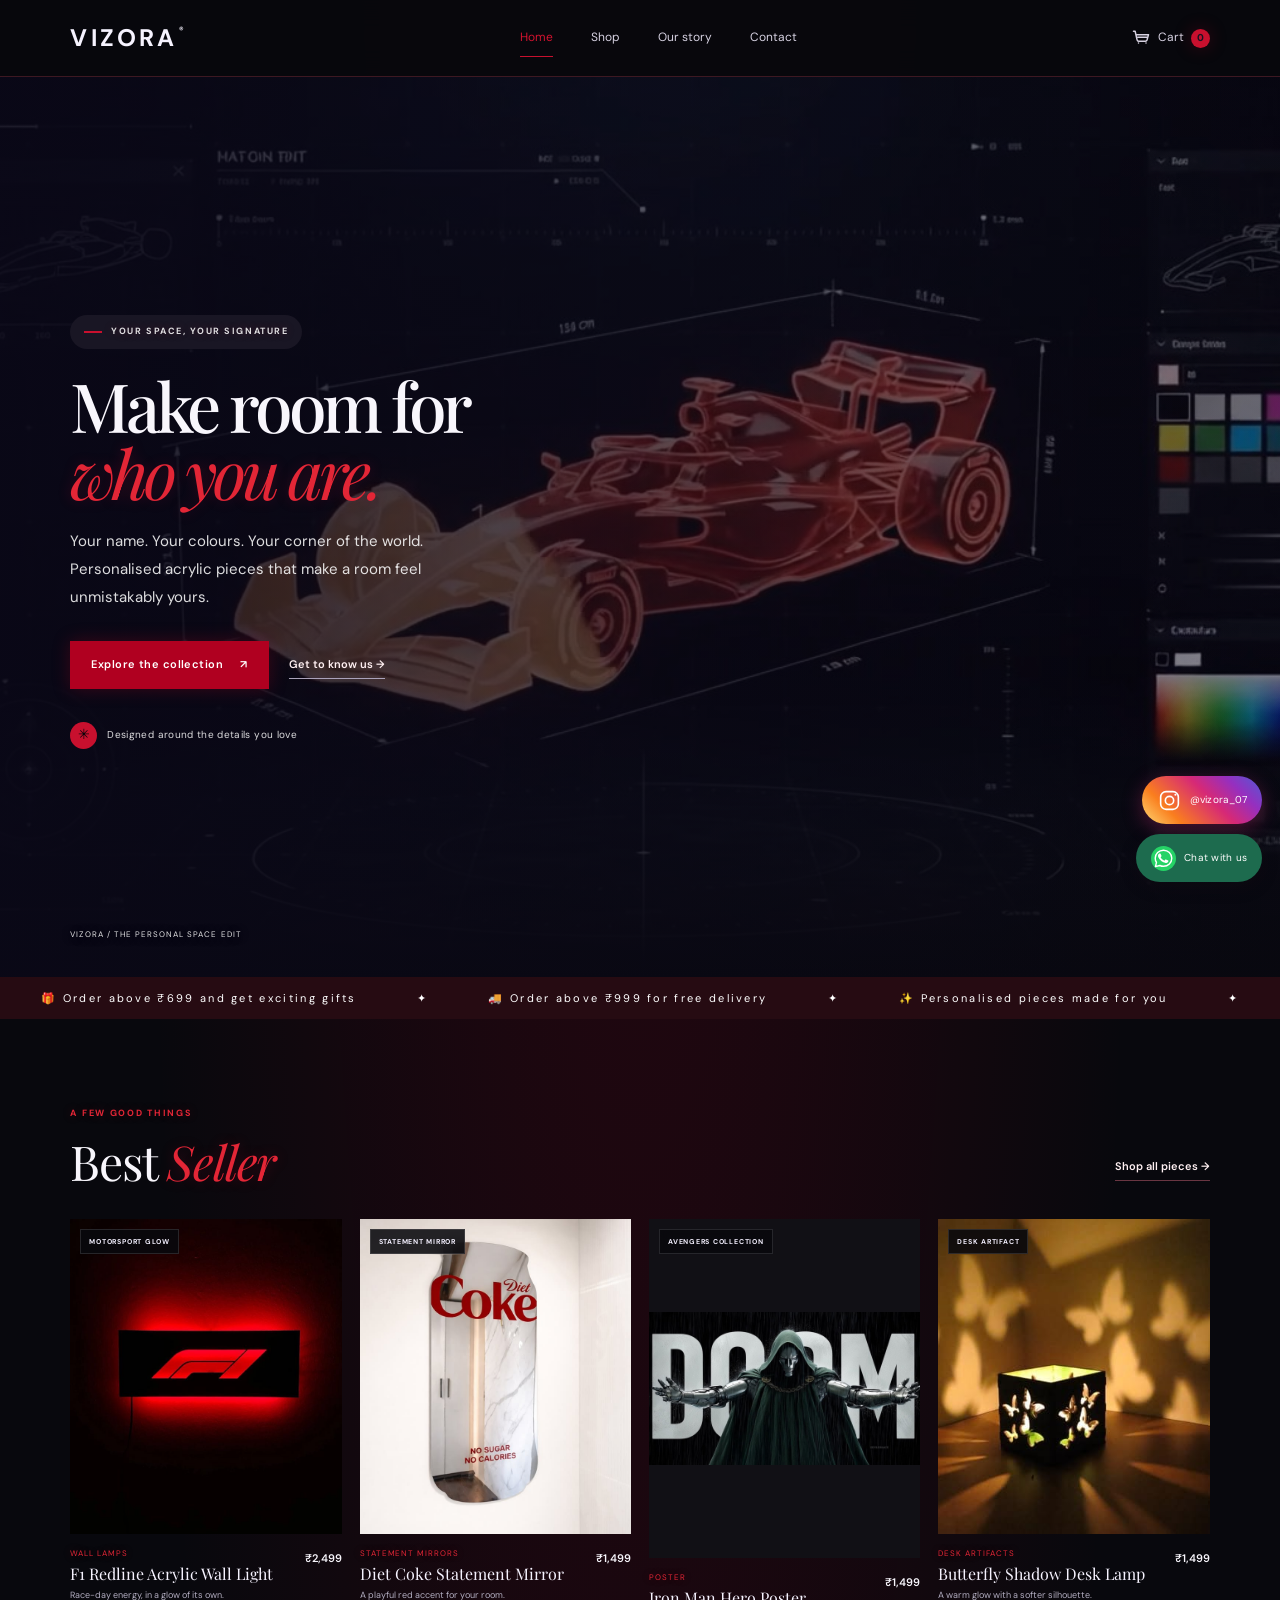
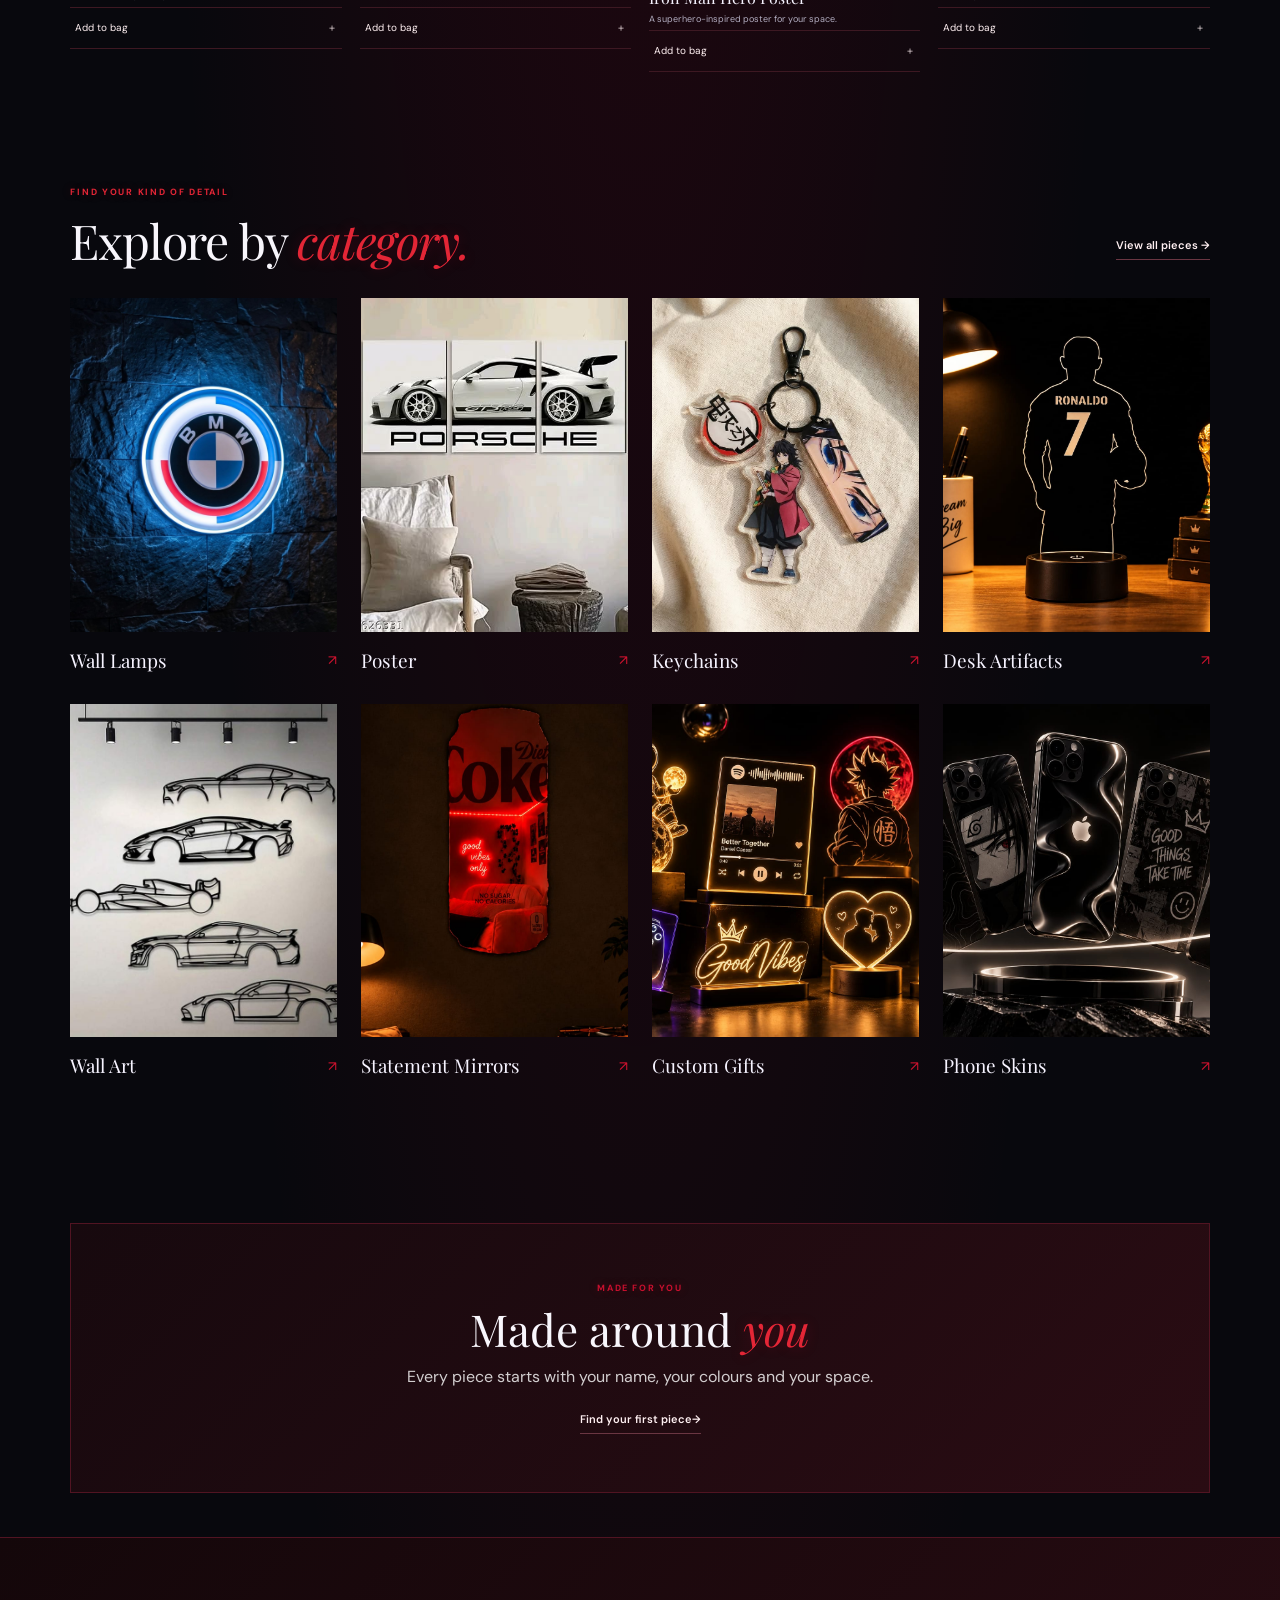
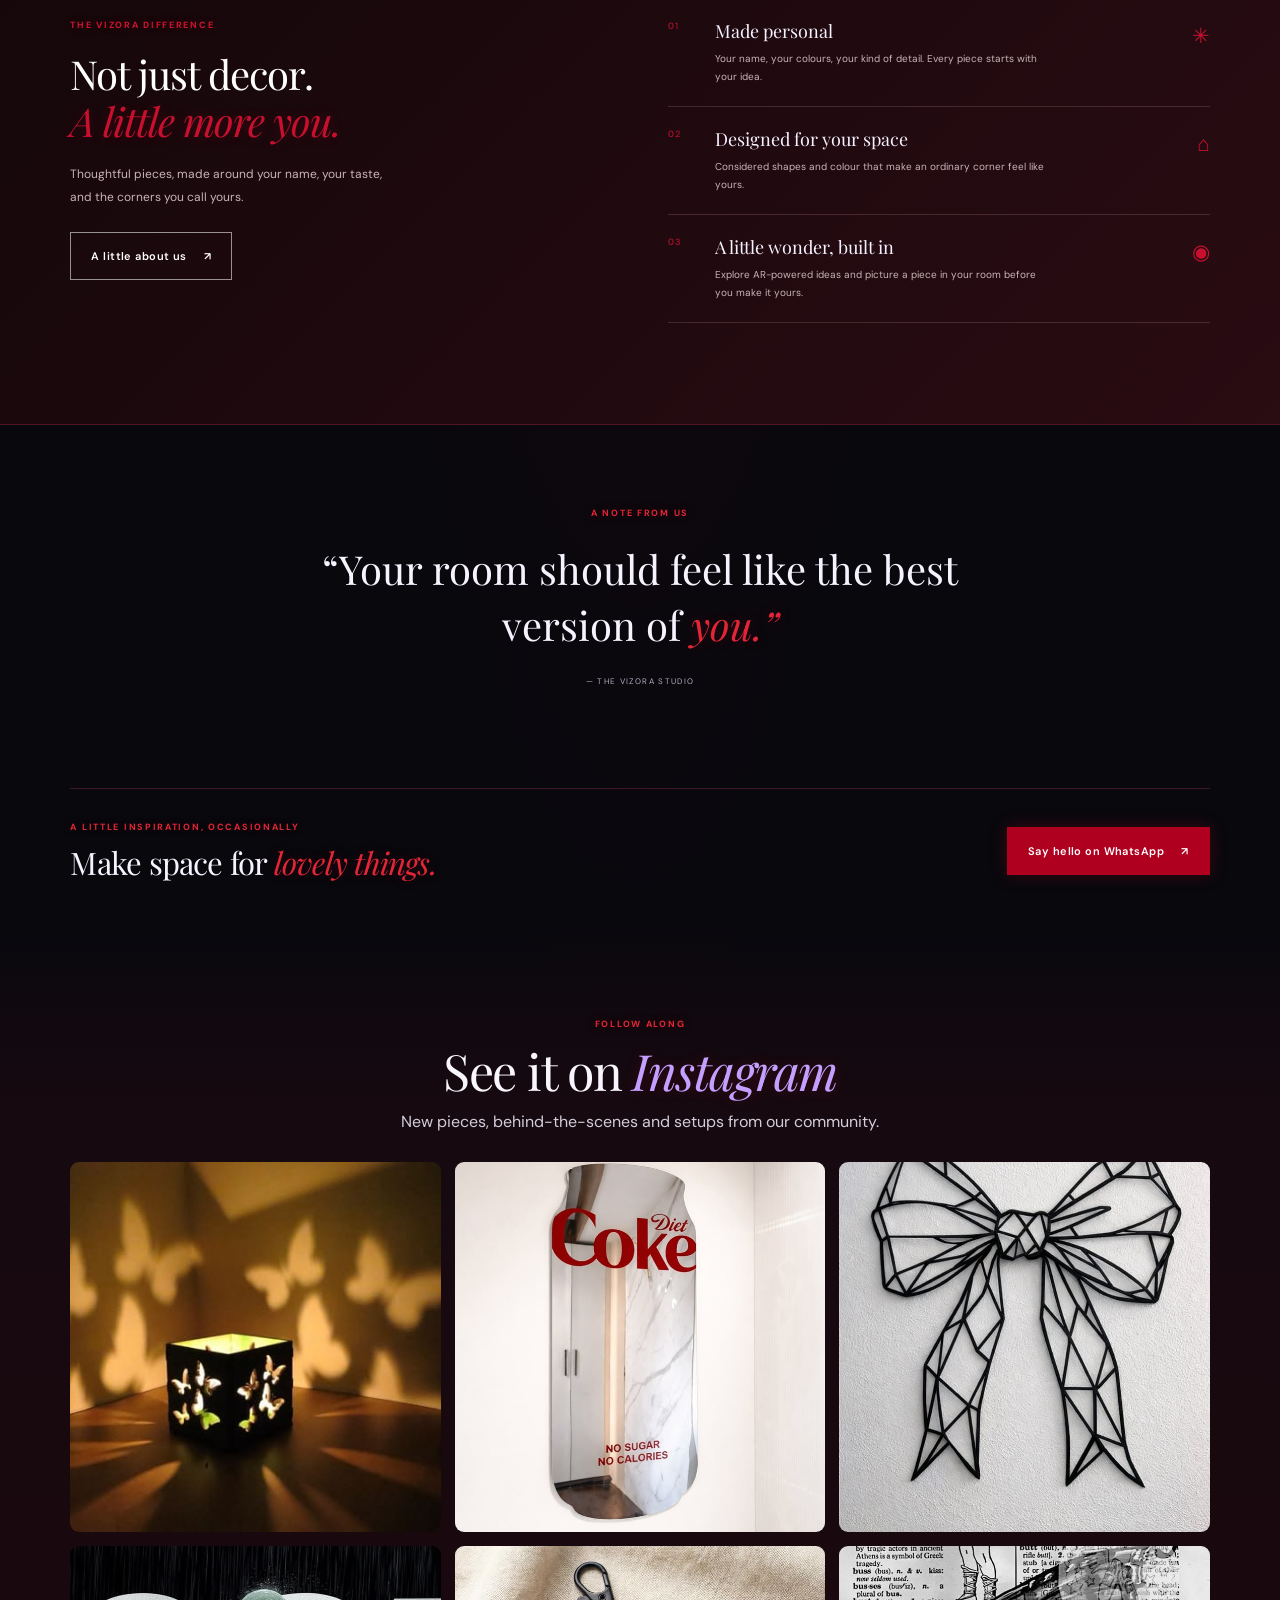
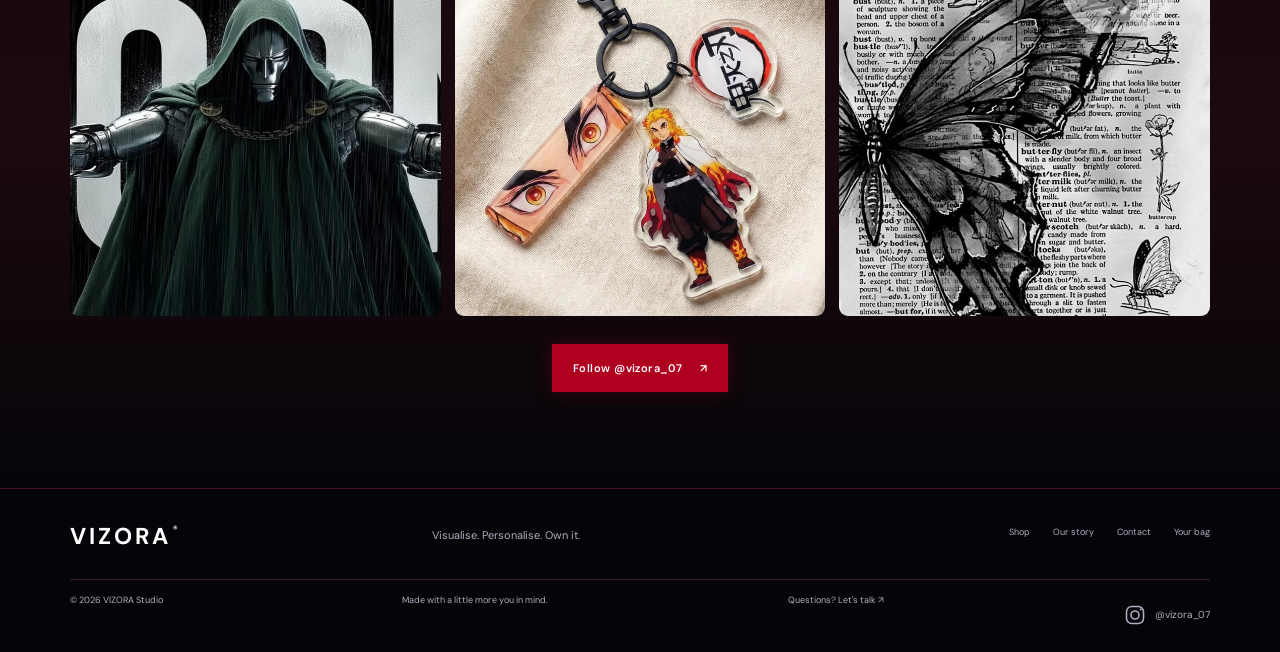
==== commit 3b87c1d1: "Remove automatic welcome coupon flow" ====
--- a/index.html
+++ b/index.html
@@ -19,7 +19,7 @@
   <script src="js/products.js" defer></script>
   <script src="js/main.js" defer></script>
 </head>
-<body>
+<body class="home-page">
   <header class="site-header">
     <a class="wordmark" href="index.html" aria-label="VIZORA home">VIZORA<span>®</span></a>
     <button class="menu-toggle" type="button" aria-expanded="false" aria-controls="primary-nav" aria-label="Open menu"><span></span><span></span></button>
@@ -39,9 +39,9 @@
         <div class="hero-actions"><a class="button button-dark" href="shop.html">Explore the collection <span aria-hidden="true">↗</span></a><a class="text-link" href="about.html">Get to know us <span aria-hidden="true">→</span></a></div>
         <div class="hero-proof"><span class="proof-mark" aria-hidden="true">✳</span><p>Designed around the details you love</p></div>
       </div>
-      <div class="hero-art hero-video-frame"><video class="hero-video" id="hero-video" autoplay muted loop playsinline preload="auto" poster="images/hero-video-poster.jpeg" aria-label="VIZORA personalised acrylic decor home video"><source src="videos/hero-video.mp4" type="video/mp4">Your browser does not support embedded video.</video><span class="video-label">VIZORA / THE PERSONAL SPACE EDIT</span><button class="hero-video-toggle" id="hero-video-toggle" type="button" aria-label="Pause hero video" aria-pressed="true"><svg class="video-icon-pause" viewBox="0 0 24 24" aria-hidden="true"><path d="M8 5v14M16 5v14"></path></svg><svg class="video-icon-play" viewBox="0 0 24 24" aria-hidden="true"><path d="M8 5v14l11-7z"></path></svg></button></div>
+      <div class="hero-art hero-video-frame"><video class="hero-video" id="hero-video" data-desktop-src="videos/hero-video.mp4" data-mobile-src="videos/merged_smooth_2.mp4" autoplay muted loop playsinline preload="metadata" poster="images/hero-video-poster.jpeg" aria-label="VIZORA personalised acrylic decor home video"></video><span class="video-label">VIZORA / THE PERSONAL SPACE EDIT</span></div>
     </section>
-    <section class="ticker" aria-label="VIZORA special offers"><div class="ticker-track"><div class="ticker-group"><span class="ticker-offer">🎁 Order above ₹699 and get exciting gifts</span><span class="ticker-separator" aria-hidden="true">✦</span><span class="ticker-offer">🚚 Order above ₹999 for free delivery</span><span class="ticker-separator" aria-hidden="true">✦</span><span class="ticker-offer">✨ Welcome coupon WELCOME777 for 7% discount</span><span class="ticker-separator" aria-hidden="true">✦</span></div><div class="ticker-group" aria-hidden="true"><span class="ticker-offer">🎁 Order above ₹699 and get exciting gifts</span><span class="ticker-separator">✦</span><span class="ticker-offer">🚚 Order above ₹999 for free delivery</span><span class="ticker-separator">✦</span><span class="ticker-offer">✨ Welcome coupon WELCOME777 for 7% discount</span><span class="ticker-separator">✦</span></div></div></section>
+    <section class="ticker" aria-label="VIZORA special offers"><div class="ticker-track"><div class="ticker-group"><span class="ticker-offer">🎁 Order above ₹699 and get exciting gifts</span><span class="ticker-separator" aria-hidden="true">✦</span><span class="ticker-offer">🚚 Order above ₹999 for free delivery</span><span class="ticker-separator" aria-hidden="true">✦</span><span class="ticker-offer">✨ Personalised pieces made for you</span><span class="ticker-separator" aria-hidden="true">✦</span></div><div class="ticker-group" aria-hidden="true"><span class="ticker-offer">🎁 Order above ₹699 and get exciting gifts</span><span class="ticker-separator">✦</span><span class="ticker-offer">🚚 Order above ₹999 for free delivery</span><span class="ticker-separator">✦</span><span class="ticker-offer">✨ Personalised pieces made for you</span><span class="ticker-separator">✦</span></div></div></section>
     <section class="section-shell section-pad">
       <div class="section-heading"><div><p class="eyebrow">A FEW GOOD THINGS</p><h2>Best <em>Seller</em></h2></div><a class="text-link" href="shop.html">Shop all pieces <span aria-hidden="true">→</span></a></div>
       <div class="product-grid featured-grid" id="featured-products" aria-live="polite"></div>
--- a/css/style.css
+++ b/css/style.css
@@ -378,37 +378,83 @@
   .instagram-tile img,.instagram-tile::before,.instagram-tile-icon,.instagram-icon{transition:none}
 }
 
-/* Mobile-only hero: keep the full landscape video visible in a compact banner. */
-@media(max-width:767px){
-  .hero{display:flex;flex-direction:column;align-items:stretch;justify-content:flex-start;gap:0;width:100%;height:auto;min-height:0;margin:0;padding:0 0 48px;overflow:hidden;text-align:left;background:#0a0818}
-  .hero-art.hero-video-frame{position:relative;inset:auto;order:0;z-index:0;flex:0 0 auto;width:100%;height:auto;min-height:0;aspect-ratio:6/5;margin:0;padding:0;overflow:hidden;border:0;border-radius:0;background:#0a0818;box-shadow:none}
-  .hero-art.hero-video-frame::before{display:none}
-  .hero-art.hero-video-frame::after{z-index:2;background:linear-gradient(to bottom,transparent 65%,#0a0818 100%)}
-  .hero-video{position:absolute;inset:0;width:100%;height:100%;margin:0;padding:0;border:0;background:#0a0818;object-fit:contain;object-position:49% center}
-  .hero-copy{order:1;z-index:3;display:flex;flex-direction:column;align-items:flex-start;width:100%;max-width:none;margin:-48px 0 0;padding:0 20px 0;text-align:left}
-  .hero-copy>*{max-width:100%;text-align:left}
-  .hero-copy .eyebrow{align-self:flex-start}
-  .hero h1{width:100%;font-size:clamp(44px,12vw,56px);line-height:1;letter-spacing:-.045em;text-align:left}
-  .hero-lede{max-width:34ch;font-size:16px;line-height:1.6;margin:16px 0 20px}
-  .hero-actions{display:flex;flex-direction:column;align-items:flex-start;gap:16px;width:100%;margin:0}
-  .hero-actions .button{width:100%;min-height:56px;justify-content:flex-start;text-align:left;border-radius:0}
-  .hero-actions .text-link{align-self:flex-start;min-height:44px;text-align:left}
-  .hero-proof{align-self:flex-start;justify-content:flex-start;align-items:center;margin-top:24px}
-  .video-label{z-index:3;left:16px;right:76px;bottom:16px;font-size:11px;letter-spacing:.12em;text-align:left;white-space:nowrap}
-  .hero-video-toggle{display:grid;position:absolute;z-index:4;right:16px;bottom:16px;width:44px;height:44px;place-items:center;padding:0;border:1px solid rgba(255,255,255,.72);border-radius:50%;background:rgba(10,8,24,.64);color:#fff;cursor:pointer}
-  .hero-video-toggle svg{width:20px;height:20px;fill:none;stroke:currentColor;stroke-width:2;stroke-linecap:round;stroke-linejoin:round}
-  .hero-video-toggle .video-icon-play{display:none;fill:currentColor;stroke:none}
-  .hero-video-toggle[aria-pressed="false"] .video-icon-pause{display:none}
-  .hero-video-toggle[aria-pressed="false"] .video-icon-play{display:block}
-  .hero-video-toggle:focus-visible{outline:2px solid #C6F253;outline-offset:3px}
+/* Mobile video-first hero and one-row transparent header. */
+@media(max-width:768px){
+  .home-page .site-header{position:absolute;inset:0 0 auto;z-index:20;height:76px;padding:env(safe-area-inset-top) 20px 0;display:flex;align-items:center;justify-content:space-between;border:0;background:transparent;backdrop-filter:none}
+  .home-page .wordmark,.home-page .cart-link{position:relative;z-index:1}
+  .home-page .wordmark{font-size:21px;color:#F8F6FC}
+  .home-page .cart-link{min-height:44px;color:#F8F6FC}
+  .home-page .menu-toggle{width:44px;height:44px;display:flex;flex:0 0 44px;flex-direction:column;gap:5px;align-items:center;justify-content:center;grid-column:auto;grid-row:auto;justify-self:auto;border:0;background:transparent}
+  .home-page .menu-toggle span{width:19px;height:1px;background:#F8F6FC}
+  .home-page .primary-nav{position:fixed;z-index:19;inset:76px 0 auto;max-height:calc(100svh - 76px);overflow-y:auto;padding:12px 20px 24px;display:flex;flex-direction:column;align-items:stretch;gap:0;border:0;border-bottom:1px solid var(--line);background:rgba(8,8,13,.96);box-shadow:0 12px 18px #0003;transform:translateY(-140%);opacity:0;pointer-events:none}
+  .home-page .primary-nav.is-open{transform:translateY(0);opacity:1;pointer-events:auto}
+  .home-page .primary-nav a{padding:13px 0;border-bottom:1px solid var(--line);font:400 20px var(--serif);color:#F8F6FC}
+  .home-page .primary-nav a.active:after{display:none}
+
+  .home-page .hero{position:relative;isolation:isolate;display:flex;flex-direction:column;align-items:stretch;justify-content:flex-start;width:100%;height:auto;min-height:100vh;min-height:100svh;margin:0;padding:0;overflow:hidden;text-align:left;background:#08080D}
+  .home-page .hero-art.hero-video-frame{position:relative;inset:auto;order:0;z-index:0;flex:0 0 auto;width:100%;height:auto;min-height:0;aspect-ratio:16/9;margin:0;padding:0;overflow:hidden;border:0;border-radius:0;background:#08080D;box-shadow:none}
+  .home-page .hero-art.hero-video-frame::before{content:"";position:absolute;inset:0;z-index:1;display:block;background:linear-gradient(to bottom,rgba(0,0,0,0) 12%,rgba(0,0,0,.18) 42%,rgba(0,0,0,.75) 100%);pointer-events:none}
+  .home-page .hero-art.hero-video-frame::after{display:none}
+  .home-page .hero-video{position:absolute;inset:0;z-index:0;display:block;width:100%;height:100%;max-height:none;aspect-ratio:auto;margin:0;padding:0;border:0;object-fit:cover;object-position:center;background:#08080D}
+  .home-page .hero-copy{position:relative;z-index:2;order:1;display:flex;flex:1 1 auto;flex-direction:column;align-items:flex-start;justify-content:center;gap:14px;width:100%;max-width:none;min-height:0;margin:0;padding:20px 24px calc(76px + env(safe-area-inset-bottom));text-align:left}
+  .home-page .hero-copy>*{position:relative;z-index:2;max-width:100%;text-align:left}
+  .home-page .hero .eyebrow{align-self:flex-start;max-width:100%;margin:0;padding:9px 13px;color:#F8F6FC;background:rgba(25,22,36,.78);font-size:9px;letter-spacing:.14em}
+  .home-page .hero .eyebrow-line{background:#E32636}
+  .home-page .hero h1{width:100%;margin:0;color:#F8F6FC;font-size:clamp(36px,10.2vw,44px);line-height:1.02;letter-spacing:-.045em;text-align:left;text-wrap:balance}
+  .home-page .hero h1 em{color:#E32636}
+  .home-page .hero-lede{max-width:38ch;margin:0;color:rgba(255,255,255,.9);font-size:14px;line-height:1.6}
+  .home-page .hero-actions{display:flex;flex-direction:column;align-items:flex-start;gap:12px;width:min(100%,420px);margin:0}
+  .home-page .hero-actions .button{display:flex;width:100%;min-height:48px;justify-content:space-between;text-align:left;border-radius:0}
+  .home-page .hero-actions .text-link{display:inline-flex;align-self:flex-start;align-items:center;gap:8px;min-height:36px;margin:0;color:#fff;border-color:rgba(255,255,255,.55)}
+  .home-page .hero-proof{align-self:flex-start;justify-content:flex-start;align-items:center;margin-top:0;gap:12px}
+  .home-page .hero-proof .proof-mark{width:36px;height:36px;flex:0 0 36px}
+  .home-page .hero-proof p{color:rgba(255,255,255,.82);font-size:10px}
+  .home-page .video-label{display:none}
+
+  .home-page .instagram-float,.home-page .whatsapp-float{right:12px;z-index:18;width:38px;min-width:38px;height:38px;min-height:38px;padding:0;justify-content:center;border-radius:50%}
+  .home-page .instagram-float{bottom:calc(60px + env(safe-area-inset-bottom))}
+  .home-page .whatsapp-float{bottom:calc(14px + env(safe-area-inset-bottom))}
+  .home-page .instagram-float span,.home-page .whatsapp-float span{display:none}
+  .home-page .instagram-float .instagram-icon{width:21px;height:21px;flex-basis:21px}
+  .home-page .whatsapp-float .whatsapp-icon{width:20px;height:20px;object-fit:contain}
 }
 @media(max-width:390px){
-  .hero-copy{padding-inline:20px}
-  .video-label{font-size:10px;letter-spacing:.1em}
-}
-@media(max-width:767px) and (prefers-reduced-motion:reduce){
-  .hero-video{visibility:hidden}
-  .hero-art.hero-video-frame{background:#0a0818 url("../images/hero-video-poster.jpeg") center/contain no-repeat}
-  .hero-art.hero-video-frame::after{background:linear-gradient(to bottom,transparent 65%,#0a0818 100%)}
-  .hero-video-toggle{display:none}
-}
+  .home-page .hero-copy{padding-left:24px;padding-right:24px}
+  .home-page .hero h1{font-size:clamp(35px,9.6vw,39px)}
+  .home-page .hero-lede{font-size:13px}
+  .home-page .hero-actions{width:100%}
+}
+@media(max-width:768px) and (prefers-reduced-motion:reduce){
+  .home-page .hero-video{visibility:hidden}
+  .home-page .hero-art.hero-video-frame{background:#08080D url("../images/hero-video-poster.jpeg") center/cover no-repeat}
+}
+
+/* Phone-only, three-step checkout and first-order offer. */
+.checkout-stepper{display:grid;grid-template-columns:repeat(3,minmax(0,1fr));margin:24px 0 22px;padding:0;border-bottom:1px solid var(--line)}
+.checkout-step{position:relative;display:flex;min-width:0;flex-direction:column;align-items:center;gap:8px;padding:0 4px 16px;border:0;background:transparent;color:var(--muted);font:inherit}
+.checkout-step::after{position:absolute;right:50%;bottom:-1px;left:50%;height:2px;background:var(--rose);content:"";transition:left .2s ease,right .2s ease}
+.checkout-step.is-current,.checkout-step.is-complete{color:var(--ink)}
+.checkout-step.is-current::after,.checkout-step.is-complete::after{right:0;left:0}
+.checkout-step>span{display:grid;width:30px;height:30px;place-items:center;border:1px solid currentColor;border-radius:50%;font-size:13px}
+.checkout-step b{font-size:12px;font-weight:600}
+.checkout-form{display:grid;gap:12px}
+.checkout-form [hidden]{display:none!important}
+.checkout-step-pane{display:grid;gap:12px}
+.checkout-step-pane>label:not(.payment-option){margin:4px 0 -6px;font-size:13px;font-weight:600}
+.checkout-step-pane input:not([type=radio]),.checkout-step-pane textarea{width:100%;min-height:48px;padding:12px;border:1px solid var(--line);border-radius:3px;background:var(--white);color:var(--ink);font:inherit;font-size:15px}
+.checkout-step-pane textarea{resize:vertical}
+.checkout-phone-input{display:flex;align-items:center;min-height:50px;border:1px solid var(--line);border-radius:3px;background:var(--white)}
+.checkout-phone-input>span{padding:0 0 0 14px;color:var(--muted)}
+.checkout-phone-input input:not([type=radio]){min-width:0;border:0;background:transparent}
+.checkout-phone-input input:focus{outline:0}
+.checkout-step-pane .form-note{margin:0;color:var(--muted);font-size:12px;line-height:1.5}
+.checkout-status{min-height:0}
+.checkout-status.is-error{color:#FF8796}
+.checkout-step-actions{display:flex;align-items:center;justify-content:space-between;gap:12px;margin-top:8px}
+.checkout-step-actions>.button{flex:1}
+.checkout-back-button{min-height:44px;padding:0 12px;border:0;background:transparent;color:var(--ink);font:inherit;cursor:pointer}
+.payment-option{display:flex;align-items:center;gap:12px;padding:14px;border:1px solid var(--line);cursor:pointer}
+.payment-option input{accent-color:var(--accent)}
+.payment-option span{display:grid;gap:4px}
+.payment-option small{color:var(--muted);font-size:12px}
+@media(max-width:700px){.checkout-stepper{margin-top:18px}.checkout-step b{font-size:11px}.checkout-panel{padding:20px 16px}}
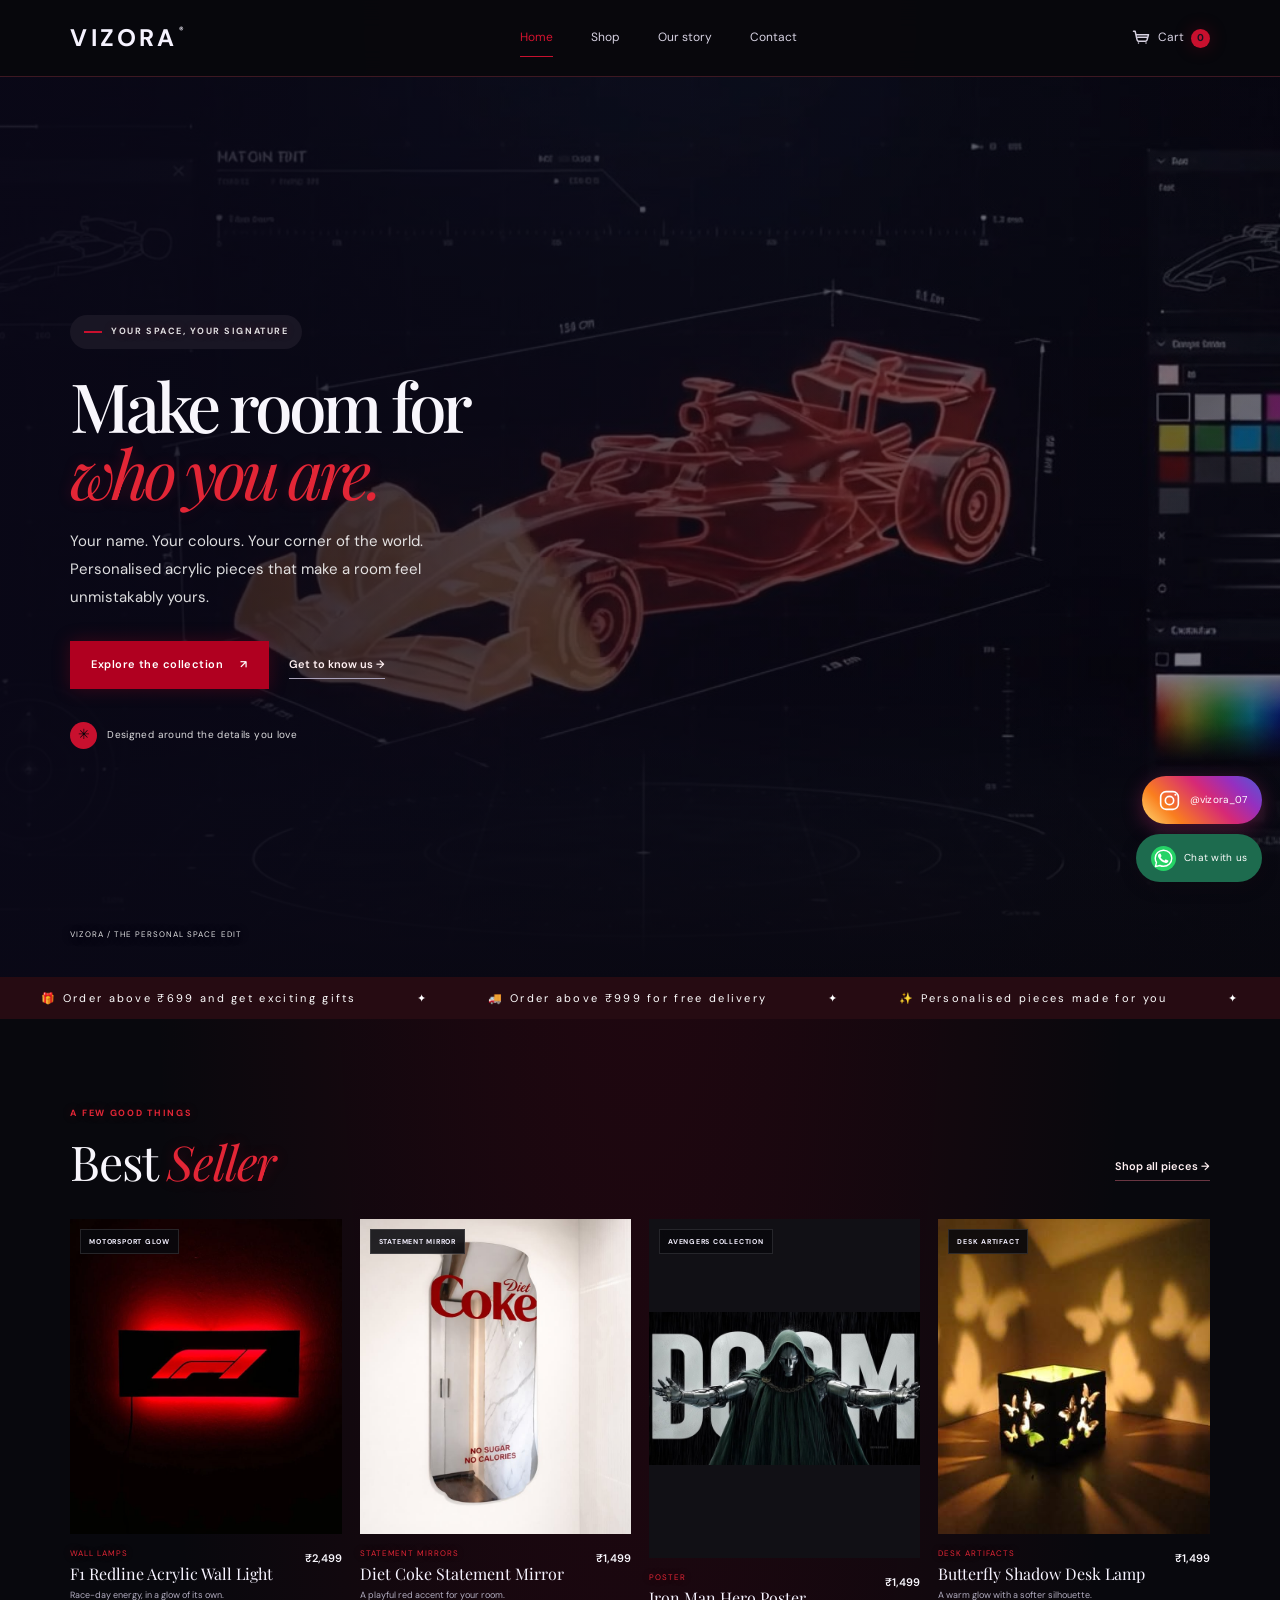
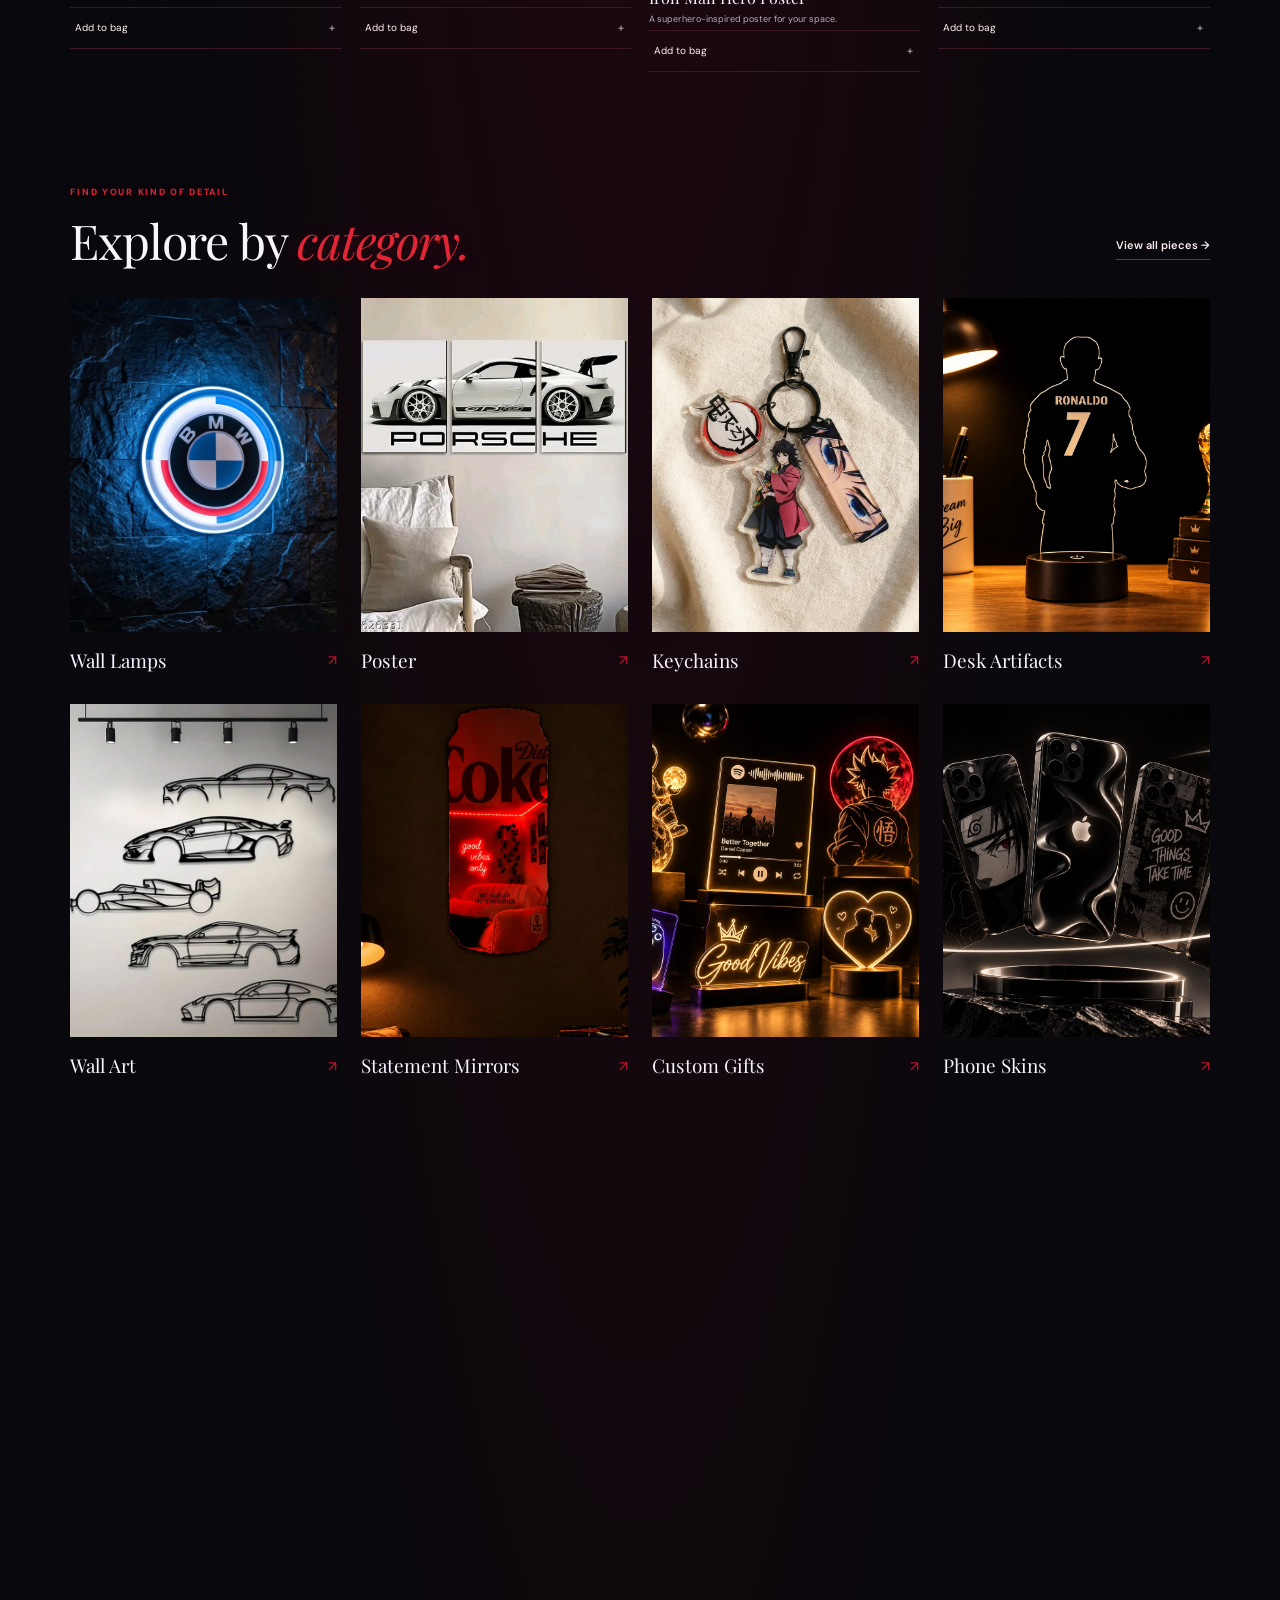
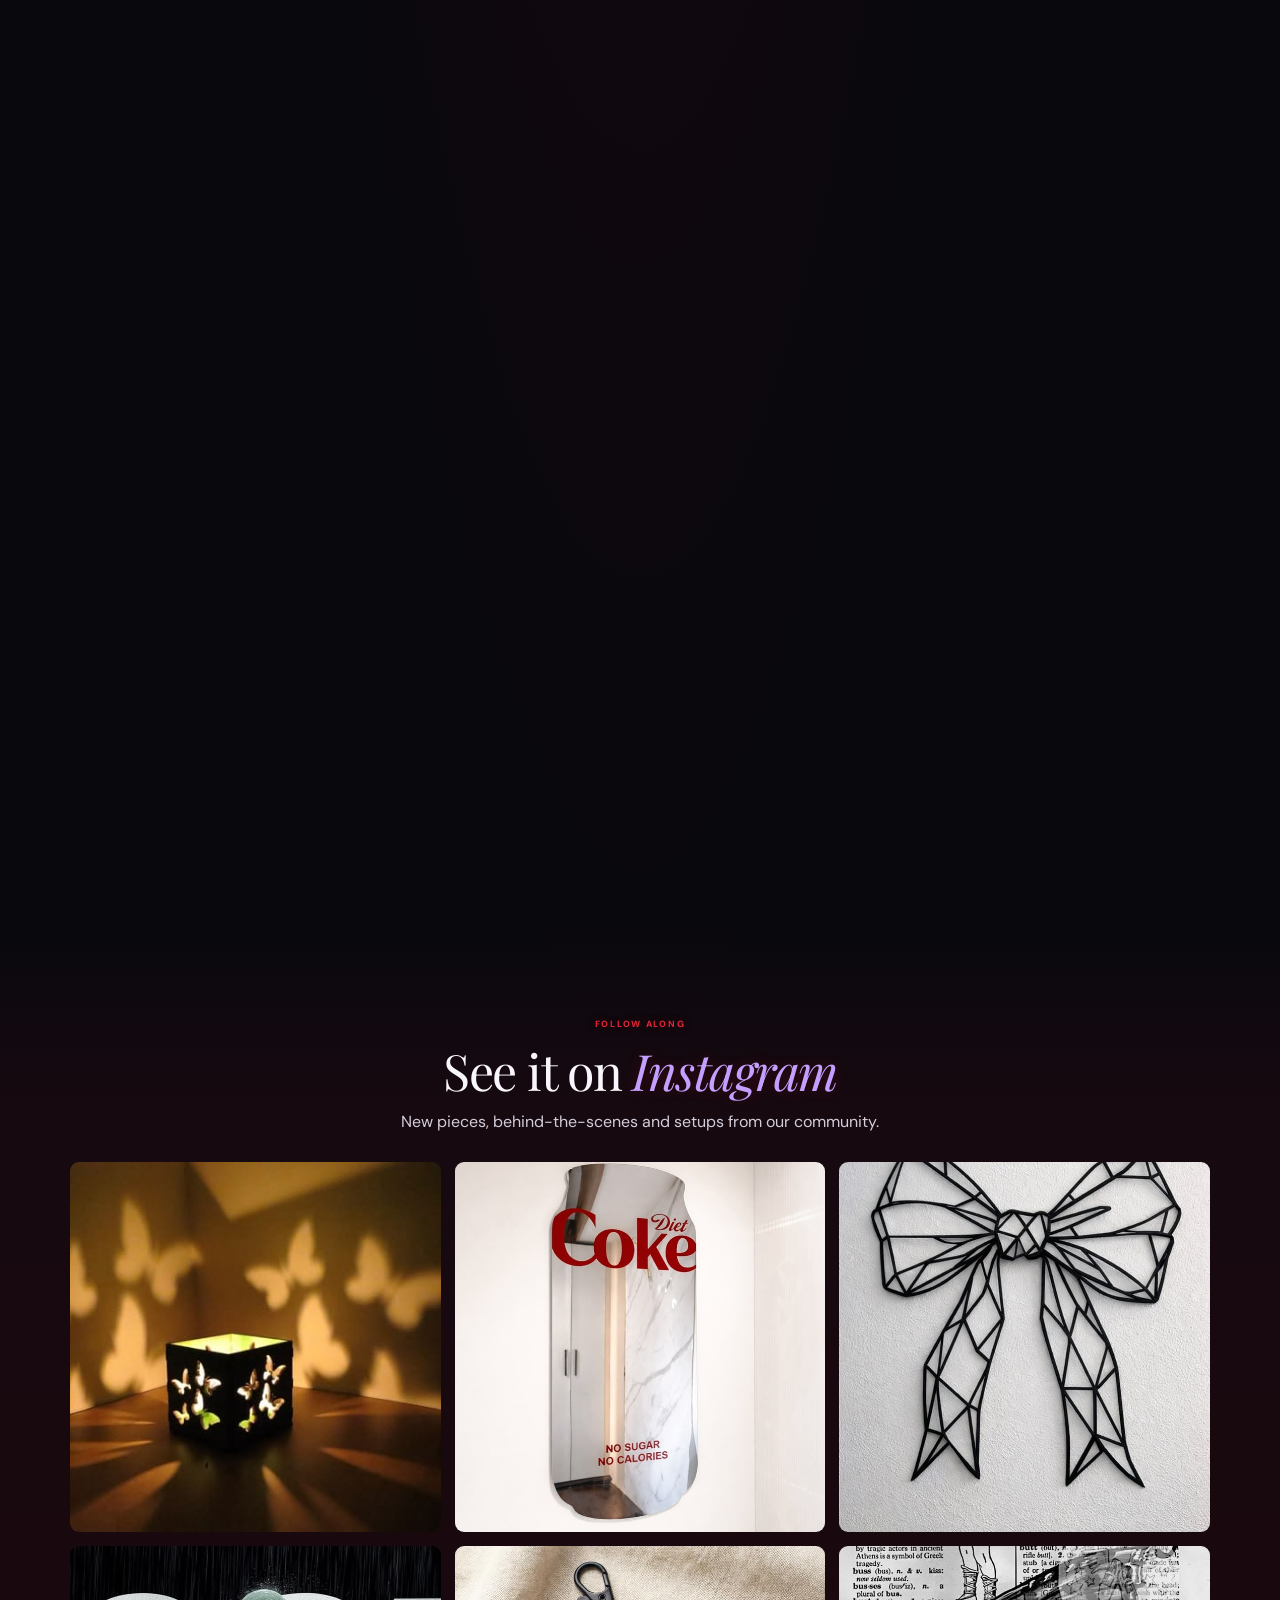
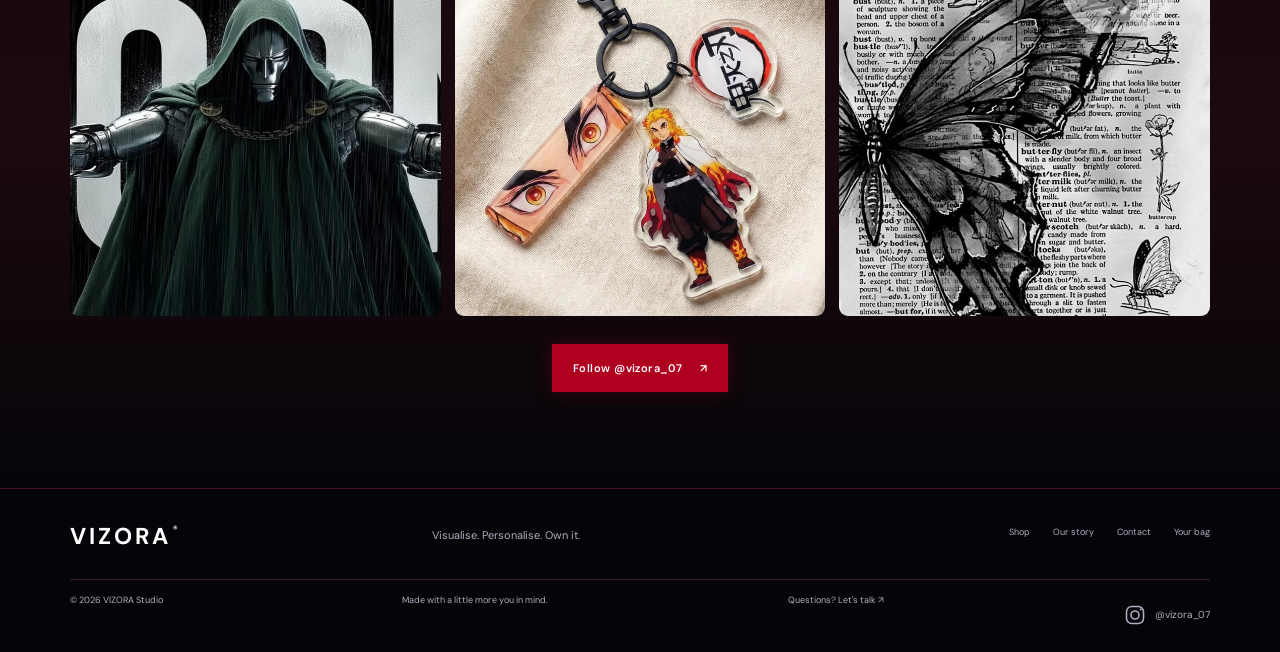
==== commit 5d7ddfb9: "Add subtle scroll reveal animations" ====
--- a/index.html
+++ b/index.html
@@ -57,7 +57,7 @@
     <section class="quote-section section-shell"><p class="eyebrow">A NOTE FROM US</p><blockquote>“Your room should feel like the best version of <em>you.”</em></blockquote><p>— THE VIZORA STUDIO</p></section>
     <section class="newsletter section-shell"><div><p class="eyebrow">A LITTLE INSPIRATION, OCCASIONALLY</p><h2>Make space for <em>lovely things.</em></h2></div><a class="button button-dark" href="contact.html">Say hello on WhatsApp <span aria-hidden="true">↗</span></a></section>
     <section class="instagram-section" aria-labelledby="instagram-heading">
-      <div class="instagram-content section-shell follow-along-reveal">
+      <div class="instagram-content section-shell">
         <p class="eyebrow">FOLLOW ALONG</p>
         <h2 id="instagram-heading">See it on <em>Instagram</em></h2>
         <p class="instagram-description">New pieces, behind-the-scenes and setups from our community.</p>
--- a/css/style.css
+++ b/css/style.css
@@ -358,9 +358,8 @@
 .instagram-follow-button{margin-inline:auto}
 .instagram-product-link{display:flex;align-items:center;gap:9px;width:fit-content;min-height:44px;margin-top:8px;color:#DDD8E6;font-size:11px;transition:color .2s ease}
 .instagram-product-link .instagram-icon{width:20px;height:20px;flex-basis:20px}
-.follow-along-reveal{opacity:1;transform:none}
-.follow-along-reveal.is-pending{opacity:0;transform:translateY(14px)}
-.follow-along-reveal.is-visible{opacity:1;transform:translateY(0);transition:opacity 400ms ease,transform 400ms ease}
+.scroll-reveal-pending{opacity:0;transform:translateY(22px);transition:opacity 650ms cubic-bezier(.2,.65,.3,1),transform 650ms cubic-bezier(.2,.65,.3,1);transition-delay:var(--reveal-delay,0ms)}
+.scroll-reveal-pending.is-revealed{opacity:1;transform:translateY(0)}
 @media(max-width:760px){
   .instagram-grid{grid-template-columns:repeat(2,minmax(0,1fr));gap:11px}
   .instagram-description{max-width:34ch}
@@ -374,7 +373,7 @@
   .instagram-float{right:13px;bottom:69px;min-height:46px;padding-inline:13px}
 }
 @media(prefers-reduced-motion:reduce){
-  .follow-along-reveal,.follow-along-reveal.is-pending,.follow-along-reveal.is-visible{opacity:1;transform:none;transition:none}
+  .scroll-reveal-pending,.scroll-reveal-pending.is-revealed{opacity:1;transform:none;transition:none}
   .instagram-tile img,.instagram-tile::before,.instagram-tile-icon,.instagram-icon{transition:none}
 }
 
